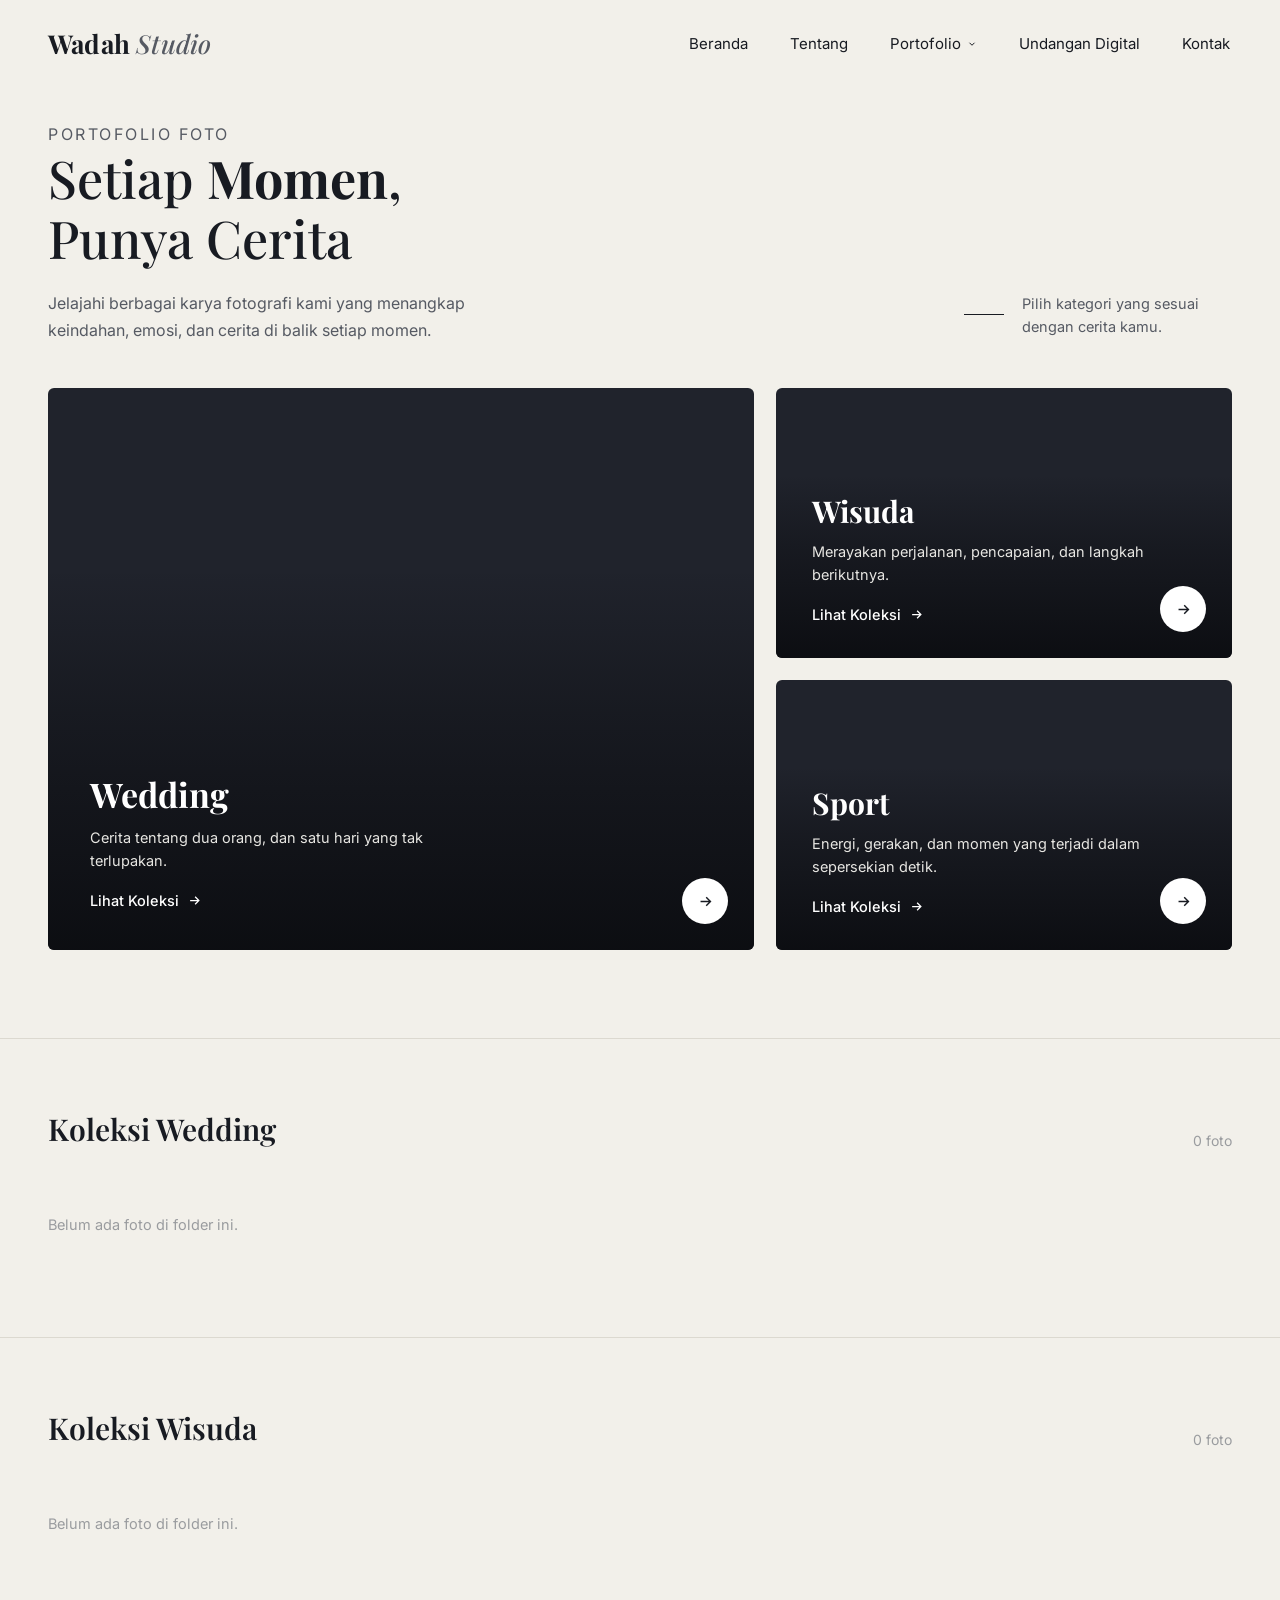
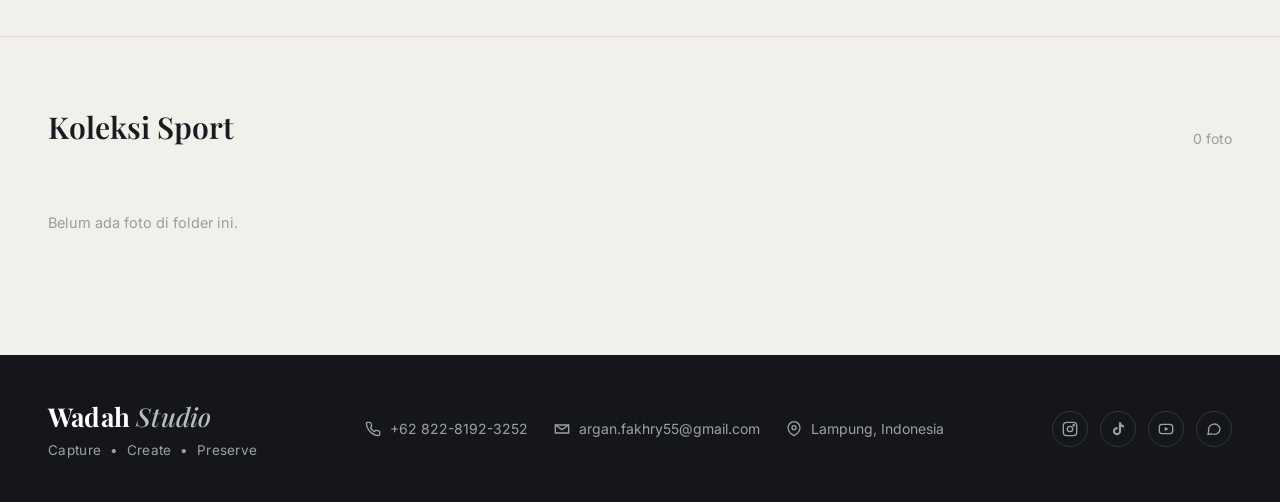
==== portofolio-foto.html @ 9bcf4b85 "Add files via upload" ====
<!DOCTYPE html>
<html lang="id">
<head>
<meta charset="UTF-8">
<meta name="viewport" content="width=device-width, initial-scale=1.0">
<title>Portofolio Foto — Wadah Studio</title>
<meta name="description" content="Portofolio foto Wadah Studio: wedding, wisuda, dan sport.">
<link rel="preconnect" href="https://fonts.googleapis.com">
<link rel="preconnect" href="https://fonts.gstatic.com" crossorigin>
<link href="https://fonts.googleapis.com/css2?family=Inter:wght@400;500;600&family=Playfair+Display:ital,wght@0,500;0,600;0,700;1,500&display=swap" rel="stylesheet">
<style>
  :root{
    --bg:#f2f0ea;
    --bg-card:#ffffff;
    --ink:#181b22;
    --ink-soft:#565a63;
    --muted:#9a9c9f;
    --hair:#dcd9d0;
    --white:#ffffff;
    --footer:#14161c;
    --footer-soft:#9ea0a8;
    --radius:6px;
  }
  *{box-sizing:border-box;}
  html{scroll-behavior:smooth;}
  body{
    margin:0;
    background:var(--bg);
    color:var(--ink);
    font-family:'Inter',sans-serif;
    -webkit-font-smoothing:antialiased;
  }
  img{max-width:100%;display:block;}
  a{color:inherit;text-decoration:none;}
  .wrap{max-width:1320px;margin:0 auto;padding:0 48px;}

  /* ---------- Header ---------- */
  header{
    padding:26px 0;
    background:var(--bg);
    position:relative;
    z-index:50;
  }
  header .wrap{display:flex;align-items:center;justify-content:space-between;}
  .logo{
    font-family:'Playfair Display',serif;
    font-size:26px;
    letter-spacing:.2px;
  }
  .logo b{font-weight:700;}
  .logo em{font-style:italic;font-weight:500;color:var(--ink-soft);}

  nav.main-nav ul{
    list-style:none;
    display:flex;
    gap:38px;
    margin:0;padding:0;
    align-items:center;
    font-size:15px;
  }
  nav.main-nav li{position:relative;}
  nav.main-nav > ul > li > a{
    display:flex;align-items:center;gap:6px;
    color:var(--ink);
    padding:6px 2px;
  }
  .chevron{width:10px;height:10px;transition:transform .18s ease;}
  .has-dropdown:hover .chevron{transform:rotate(180deg);}

  .dropdown{
    position:absolute;
    top:calc(100% + 14px);
    left:50%;
    transform:translateX(-50%);
    background:var(--white);
    box-shadow:0 18px 40px rgba(20,20,20,.12);
    border-radius:4px;
    padding:6px;
    min-width:140px;
    opacity:0;
    visibility:hidden;
    transform-origin:top center;
    transition:opacity .16s ease, visibility .16s ease, transform .16s ease;
  }
  .has-dropdown:hover .dropdown,
  .has-dropdown:focus-within .dropdown{
    opacity:1;visibility:visible;
    transform:translateX(-50%) translateY(0);
  }
  .dropdown a{
    display:block;
    padding:10px 16px;
    font-size:14.5px;
    border-radius:3px;
    color:var(--ink-soft);
    white-space:nowrap;
  }
  .dropdown a:hover{background:#f4f2ec;color:var(--ink);}
  .dropdown a.active{background:#f4f2ec;color:var(--ink);font-weight:500;}

  .nav-toggle{display:none;}

  /* ---------- Hero ---------- */
  .hero{padding:34px 0 8px;}
  .eyebrow{
    font-size:12.5px;
    letter-spacing:2.5px;
    color:var(--muted);
    text-transform:uppercase;
    margin:0 0 18px;
  }
  .hero-top{
    display:flex;
    justify-content:space-between;
    gap:60px;
    align-items:flex-end;
    margin-bottom:44px;
  }
  .hero-copy{max-width:560px;}
  h1.headline{
    font-family:'Playfair Display',serif;
    font-weight:500;
    font-size:52px;
    line-height:1.15;
    margin:0 0 22px;
    color:var(--ink);
  }
  h1.headline b{font-weight:700;}
  .hero-copy p{
    font-size:16px;
    line-height:1.7;
    color:var(--ink-soft);
    margin:0;
    max-width:460px;
  }
  .hero-note{
    display:flex;
    align-items:center;
    gap:18px;
    padding-bottom:6px;
    flex-shrink:0;
  }
  .hero-note .rule{width:40px;height:1px;background:var(--ink);}
  .hero-note p{
    margin:0;
    font-size:14.5px;
    line-height:1.6;
    color:var(--ink-soft);
    max-width:210px;
  }

  /* ---------- Category grid ---------- */
  .category-grid{
    display:grid;
    grid-template-columns:1.55fr 1fr;
    grid-template-rows:1fr 1fr;
    gap:22px;
    margin-bottom:80px;
  }
  .cat-card{
    position:relative;
    border-radius:var(--radius);
    overflow:hidden;
    background:#20232c center/cover no-repeat;
    color:var(--white);
    min-height:270px;
  }
  .cat-card.wedding{grid-row:1 / 3;}
  .cat-card::before{
    content:"";
    position:absolute;inset:0;
    background:linear-gradient(to top, rgba(8,9,12,.82) 0%, rgba(8,9,12,.35) 42%, rgba(8,9,12,0) 68%);
  }
  .cat-card .cat-body{
    position:absolute;left:0;right:0;bottom:0;
    padding:34px 36px;
    z-index:2;
  }
  .cat-card h2{
    font-family:'Playfair Display',serif;
    font-weight:700;
    font-size:30px;
    margin:0 0 10px;
  }
  .cat-card p{
    margin:0 0 18px;
    font-size:14.5px;
    line-height:1.55;
    color:#e7e6e2;
    max-width:340px;
  }
  .cat-card .see-more{
    display:inline-flex;
    align-items:center;
    gap:8px;
    font-size:14.5px;
    font-weight:500;
  }
  .cat-card .see-more svg{width:15px;height:15px;transition:transform .18s ease;}
  .cat-card:hover .see-more svg{transform:translateX(4px);}
  .cat-card .corner-arrow{
    position:absolute;
    right:26px;bottom:26px;
    width:46px;height:46px;
    border-radius:50%;
    background:var(--white);
    display:flex;align-items:center;justify-content:center;
    z-index:2;
    transition:transform .18s ease;
  }
  .cat-card .corner-arrow svg{width:17px;height:17px;color:var(--ink);}
  .cat-card:hover .corner-arrow{transform:scale(1.08);}
  .cat-card.wedding .cat-body{padding:40px 42px;}
  .cat-card.wedding h2{font-size:34px;}

  /* ---------- Gallery sections ---------- */
  .gallery-section{
    padding:70px 0;
    border-top:1px solid var(--hair);
    scroll-margin-top:30px;
  }
  .gallery-head{
    display:flex;
    justify-content:space-between;
    align-items:flex-end;
    gap:24px;
    margin-bottom:32px;
  }
  .gallery-head h3{
    font-family:'Playfair Display',serif;
    font-weight:600;
    font-size:30px;
    margin:0;
  }
  .gallery-head span.count{
    font-size:14px;
    color:var(--muted);
  }
  .gallery-grid{
    display:grid;
    grid-template-columns:repeat(4, 1fr);
    gap:16px;
  }
  .gallery-grid figure{
    margin:0;
    border-radius:var(--radius);
    overflow:hidden;
    background:#e5e2d9;
    aspect-ratio:4/5;
  }
  .gallery-grid figure img{
    width:100%;height:100%;
    object-fit:cover;
    transition:transform .35s ease;
  }
  .gallery-grid figure:hover img{transform:scale(1.05);}
  .gallery-empty{
    font-size:14.5px;
    color:var(--muted);
    padding:20px 0;
  }

  /* ---------- Footer ---------- */
  footer{
    background:var(--footer);
    color:var(--footer-soft);
    padding:44px 0;
    margin-top:20px;
  }
  footer .wrap{
    display:flex;
    align-items:center;
    justify-content:space-between;
    flex-wrap:wrap;
    gap:24px;
  }
  .foot-brand .logo{color:var(--white);}
  .foot-brand .logo em{color:#b9bbc2;}
  .foot-brand p{
    margin:8px 0 0;
    font-size:13.5px;
    letter-spacing:.3px;
    color:var(--footer-soft);
  }
  .foot-contact{
    display:flex;
    align-items:center;
    gap:26px;
    font-size:14px;
    flex-wrap:wrap;
  }
  .foot-contact div{display:flex;align-items:center;gap:9px;}
  .foot-contact svg{width:16px;height:16px;flex-shrink:0;}
  .foot-social{display:flex;gap:12px;}
  .foot-social a{
    width:36px;height:36px;
    border:1px solid #33353d;
    border-radius:50%;
    display:flex;align-items:center;justify-content:center;
    transition:background .15s ease, border-color .15s ease;
  }
  .foot-social a:hover{background:#20222a;border-color:#454750;}
  .foot-social svg{width:16px;height:16px;}

  /* ---------- Responsive ---------- */
  @media (max-width:980px){
    .wrap{padding:0 28px;}
    nav.main-nav ul{gap:22px;font-size:14px;}
    h1.headline{font-size:40px;}
    .hero-top{flex-direction:column;align-items:flex-start;gap:24px;}
    .category-grid{grid-template-columns:1fr;grid-template-rows:none;}
    .cat-card.wedding{grid-row:auto;min-height:340px;}
    .cat-card{min-height:220px;}
    .gallery-grid{grid-template-columns:repeat(2,1fr);}
    footer .wrap{flex-direction:column;align-items:flex-start;}
  }
  @media (max-width:640px){
    nav.main-nav{width:100%;}
    nav.main-nav ul{flex-wrap:wrap;gap:14px 20px;}
    .dropdown{position:static;transform:none;box-shadow:none;opacity:1;visibility:visible;display:none;padding-left:10px;}
    .has-dropdown:hover .dropdown{transform:none;}
    header .wrap{flex-wrap:wrap;}
    .eyebrow{margin-bottom:12px;}
    h1.headline{font-size:32px;}
  }
</style>
</head>
<body>

<header>
  <div class="wrap">
    <a class="logo" href="index.html"><b>Wadah</b> <em>Studio</em></a>
    <nav class="main-nav">
      <ul>
        <li><a href="index.html">Beranda</a></li>
        <li><a href="tentang.html">Tentang</a></li>
        <li class="has-dropdown" tabindex="0">
          <a href="#">Portofolio
            <svg class="chevron" viewBox="0 0 24 24" fill="none" stroke="currentColor" stroke-width="2.4"><path d="M6 9l6 6 6-6"/></svg>
          </a>
          <div class="dropdown">
            <a href="portofolio-foto.html" class="active">Foto</a>
            <a href="portofolio-video.html">Video</a>
          </div>
        </li>
        <li><a href="undangan.html">Undangan Digital</a></li>
        <li><a href="kontak.html">Kontak</a></li>
      </ul>
    </nav>
  </div>
</header>

<main>
  <section class="hero">
    <div class="wrap">
      <div class="hero-top">
        <div class="hero-copy">
          <p class="eyebrow">Portofolio Foto</p>
          <h1 class="headline">Setiap <b>Momen</b>,<br>Punya Cerita</h1>
          <p>Jelajahi berbagai karya fotografi kami yang menangkap keindahan, emosi, dan cerita di balik setiap momen.</p>
        </div>
        <div class="hero-note">
          <span class="rule"></span>
          <p>Pilih kategori yang sesuai dengan cerita kamu.</p>
        </div>
      </div>

      <div class="category-grid">
        <a class="cat-card wedding" style="background-image:url('assets/portofolio foto/wedding/wedding1.jpg')" href="#wedding-gallery">
          <div class="cat-body">
            <h2>Wedding</h2>
            <p>Cerita tentang dua orang, dan satu hari yang tak terlupakan.</p>
            <span class="see-more">Lihat Koleksi
              <svg viewBox="0 0 24 24" fill="none" stroke="currentColor" stroke-width="2"><path d="M5 12h14M13 6l6 6-6 6"/></svg>
            </span>
          </div>
          <span class="corner-arrow">
            <svg viewBox="0 0 24 24" fill="none" stroke="currentColor" stroke-width="2"><path d="M5 12h14M13 6l6 6-6 6"/></svg>
          </span>
        </a>

        <a class="cat-card" style="background-image:url('assets/portofolio foto/wisuda/wisuda1.jpg')" href="#wisuda-gallery">
          <div class="cat-body">
            <h2>Wisuda</h2>
            <p>Merayakan perjalanan, pencapaian, dan langkah berikutnya.</p>
            <span class="see-more">Lihat Koleksi
              <svg viewBox="0 0 24 24" fill="none" stroke="currentColor" stroke-width="2"><path d="M5 12h14M13 6l6 6-6 6"/></svg>
            </span>
          </div>
          <span class="corner-arrow">
            <svg viewBox="0 0 24 24" fill="none" stroke="currentColor" stroke-width="2"><path d="M5 12h14M13 6l6 6-6 6"/></svg>
          </span>
        </a>

        <a class="cat-card" style="background-image:url('assets/portofolio foto/sport/sport1.jpg')" href="#sport-gallery">
          <div class="cat-body">
            <h2>Sport</h2>
            <p>Energi, gerakan, dan momen yang terjadi dalam sepersekian detik.</p>
            <span class="see-more">Lihat Koleksi
              <svg viewBox="0 0 24 24" fill="none" stroke="currentColor" stroke-width="2"><path d="M5 12h14M13 6l6 6-6 6"/></svg>
            </span>
          </div>
          <span class="corner-arrow">
            <svg viewBox="0 0 24 24" fill="none" stroke="currentColor" stroke-width="2"><path d="M5 12h14M13 6l6 6-6 6"/></svg>
          </span>
        </a>
      </div>
    </div>
  </section>

  <section class="gallery-section" id="wedding-gallery">
    <div class="wrap">
      <div class="gallery-head">
        <h3>Koleksi Wedding</h3>
        <span class="count" data-count-for="wedding"></span>
      </div>
      <div class="gallery-grid" id="grid-wedding"></div>
    </div>
  </section>

  <section class="gallery-section" id="wisuda-gallery">
    <div class="wrap">
      <div class="gallery-head">
        <h3>Koleksi Wisuda</h3>
        <span class="count" data-count-for="wisuda"></span>
      </div>
      <div class="gallery-grid" id="grid-wisuda"></div>
    </div>
  </section>

  <section class="gallery-section" id="sport-gallery">
    <div class="wrap">
      <div class="gallery-head">
        <h3>Koleksi Sport</h3>
        <span class="count" data-count-for="sport"></span>
      </div>
      <div class="gallery-grid" id="grid-sport"></div>
    </div>
  </section>
</main>

<footer>
  <div class="wrap">
    <div class="foot-brand">
      <a class="logo" href="index.html"><b>Wadah</b> <em>Studio</em></a>
      <p>Capture &nbsp;•&nbsp; Create &nbsp;•&nbsp; Preserve</p>
    </div>
    <div class="foot-contact">
      <div>
        <svg viewBox="0 0 24 24" fill="none" stroke="currentColor" stroke-width="2"><path d="M22 16.92v3a2 2 0 0 1-2.18 2 19.79 19.79 0 0 1-8.63-3.07 19.5 19.5 0 0 1-6-6 19.79 19.79 0 0 1-3.07-8.67A2 2 0 0 1 4.11 2h3a2 2 0 0 1 2 1.72c.127.96.361 1.903.7 2.81a2 2 0 0 1-.45 2.11L8.09 9.91a16 16 0 0 0 6 6l1.27-1.27a2 2 0 0 1 2.11-.45c.907.339 1.85.573 2.81.7A2 2 0 0 1 22 16.92z"/></svg>
        <span>+62 822-8192-3252</span>
      </div>
      <div>
        <svg viewBox="0 0 24 24" fill="none" stroke="currentColor" stroke-width="2"><path d="M4 4h16v16H4z" opacity="0"/><path d="M22 6l-10 7L2 6"/><path d="M2 6h20v12H2z"/></svg>
        <span>argan.fakhry55@gmail.com</span>
      </div>
      <div>
        <svg viewBox="0 0 24 24" fill="none" stroke="currentColor" stroke-width="2"><path d="M21 10c0 7-9 12-9 12s-9-5-9-12a9 9 0 0 1 18 0z"/><circle cx="12" cy="10" r="3"/></svg>
        <span>Lampung, Indonesia</span>
      </div>
    </div>
    <div class="foot-social">
      <a href="https://instagram.com/argan.fakhry" aria-label="Instagram" target="_blank" rel="noopener">
        <svg viewBox="0 0 24 24" fill="none" stroke="currentColor" stroke-width="2"><rect x="2" y="2" width="20" height="20" rx="5"/><circle cx="12" cy="12" r="4"/><circle cx="17.5" cy="6.5" r="1"/></svg>
      </a>
      <a href="#" aria-label="TikTok">
        <svg viewBox="0 0 24 24" fill="currentColor"><path d="M16.6 2h-3.2v13.2a2.9 2.9 0 1 1-2.9-2.9c.3 0 .6 0 .9.1V9.2a6.1 6.1 0 1 0 5.2 6V8.3a7.8 7.8 0 0 0 4.4 1.4V6.5a4.7 4.7 0 0 1-4.4-4.5z"/></svg>
      </a>
      <a href="#" aria-label="YouTube">
        <svg viewBox="0 0 24 24" fill="none" stroke="currentColor" stroke-width="2"><rect x="2" y="5" width="20" height="14" rx="4"/><path d="M10 9l6 3-6 3z" fill="currentColor" stroke="none"/></svg>
      </a>
      <a href="https://wa.me/6282281923252" aria-label="WhatsApp" target="_blank" rel="noopener">
        <svg viewBox="0 0 24 24" fill="none" stroke="currentColor" stroke-width="2"><path d="M21 11.5a8.5 8.5 0 0 1-12.4 7.6L3 20l1-5.3A8.5 8.5 0 1 1 21 11.5z"/></svg>
      </a>
    </div>
  </div>
</footer>

<script>
  // Memuat foto tiap kategori secara otomatis dari folder assets,
  // mengikuti pola nama: kategori1.jpg, kategori2.jpg, dst.
  // Berhenti otomatis begitu nomor berikutnya tidak ditemukan.
  const categories = [
    { key: 'wedding', folder: 'wedding', prefix: 'wedding' },
    { key: 'wisuda',  folder: 'wisuda',  prefix: 'wisuda'  },
    { key: 'sport',   folder: 'sport',   prefix: 'sport'   },
  ];
  const MAX_PER_CATEGORY = 40;

  function loadCategory(cat){
    const grid = document.getElementById('grid-' + cat.key);
    const countEl = document.querySelector('[data-count-for="' + cat.key + '"]');
    let found = 0;
    let i = 1;

    function tryNext(){
      if (i > MAX_PER_CATEGORY) return finish();
      const src = 'assets/portofolio foto/' + cat.folder + '/' + cat.prefix + i + '.jpg';
      const img = new Image();
      img.onload = function(){
        const figure = document.createElement('figure');
        const realImg = document.createElement('img');
        realImg.src = src;
        realImg.alt = cat.prefix + ' ' + i;
        realImg.loading = 'lazy';
        figure.appendChild(realImg);
        grid.appendChild(figure);
        found++;
        i++;
        tryNext();
      };
      img.onerror = function(){
        finish();
      };
      img.src = src;
    }

    function finish(){
      if (found === 0){
        const empty = document.createElement('p');
        empty.className = 'gallery-empty';
        empty.textContent = 'Belum ada foto di folder ini.';
        grid.appendChild(empty);
      }
      if (countEl) countEl.textContent = found + ' foto';
    }

    tryNext();
  }

  categories.forEach(loadCategory);
</script>

</body>
</html>
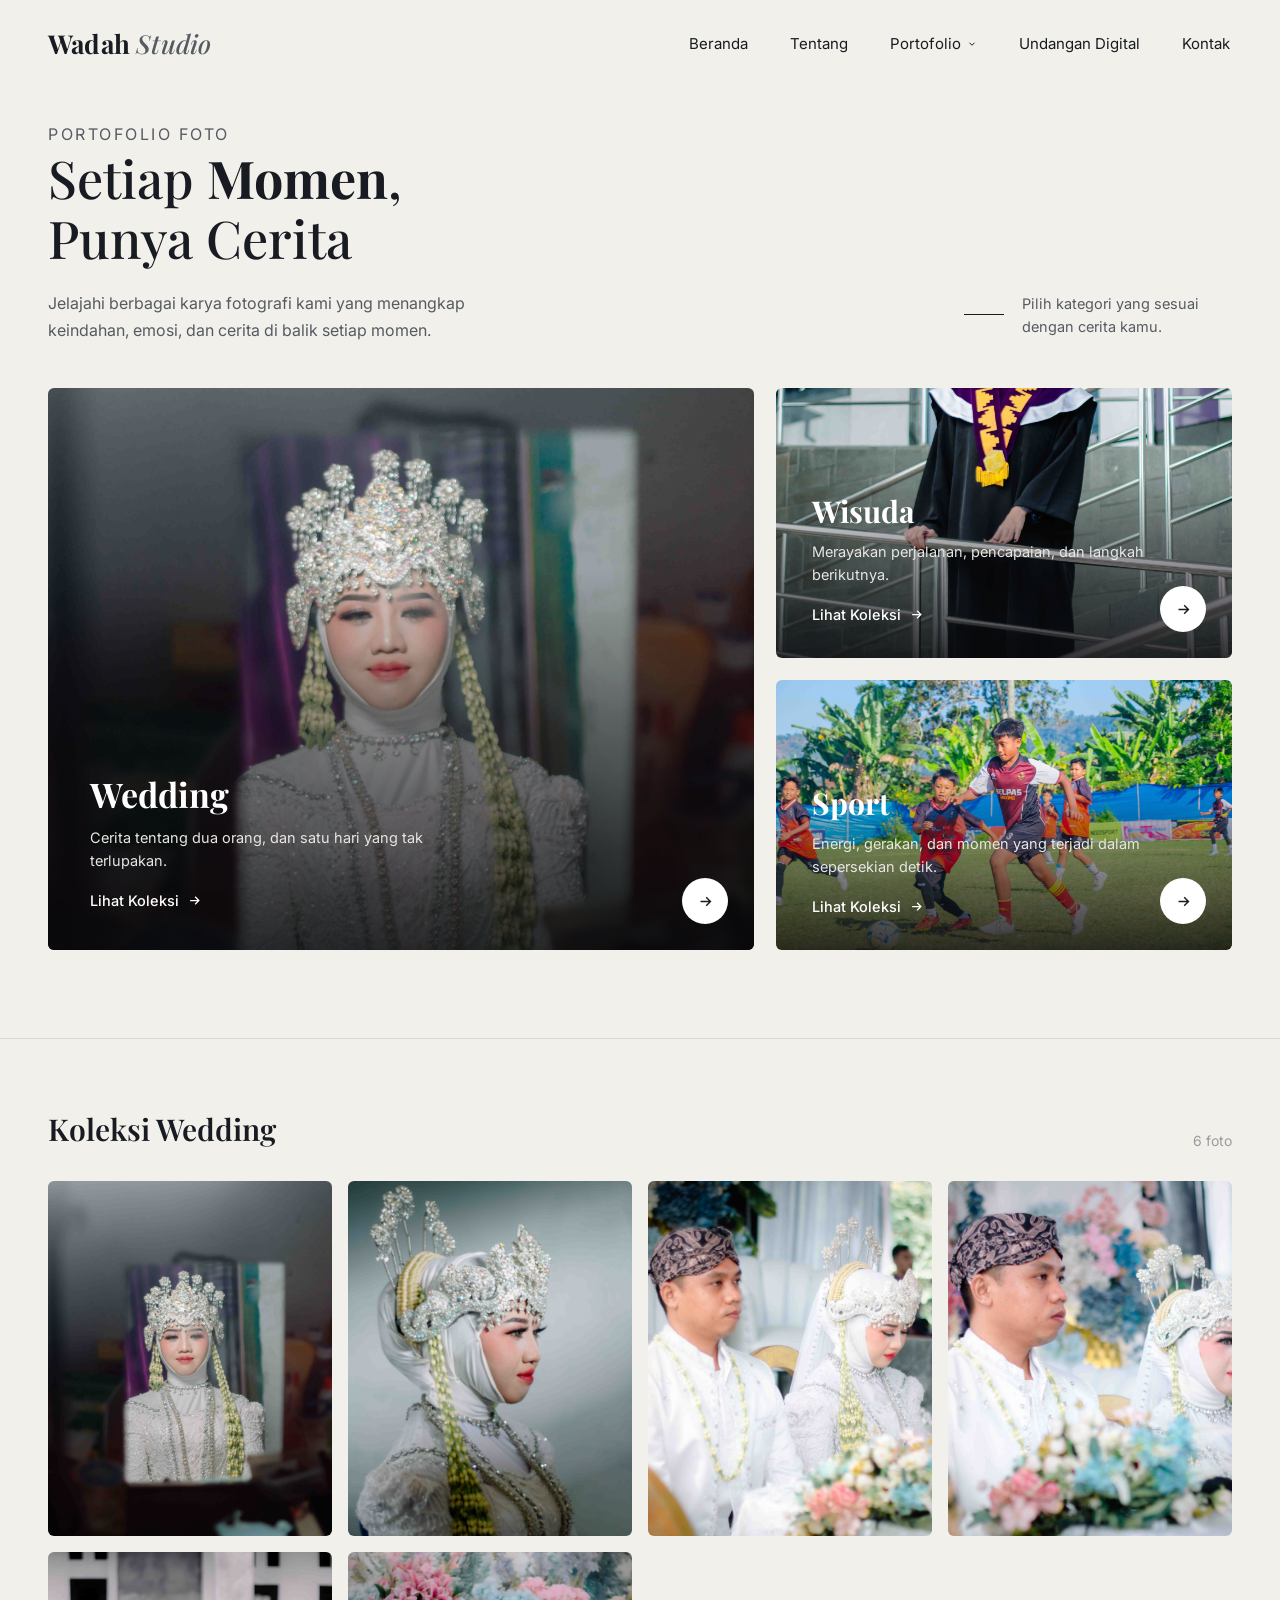
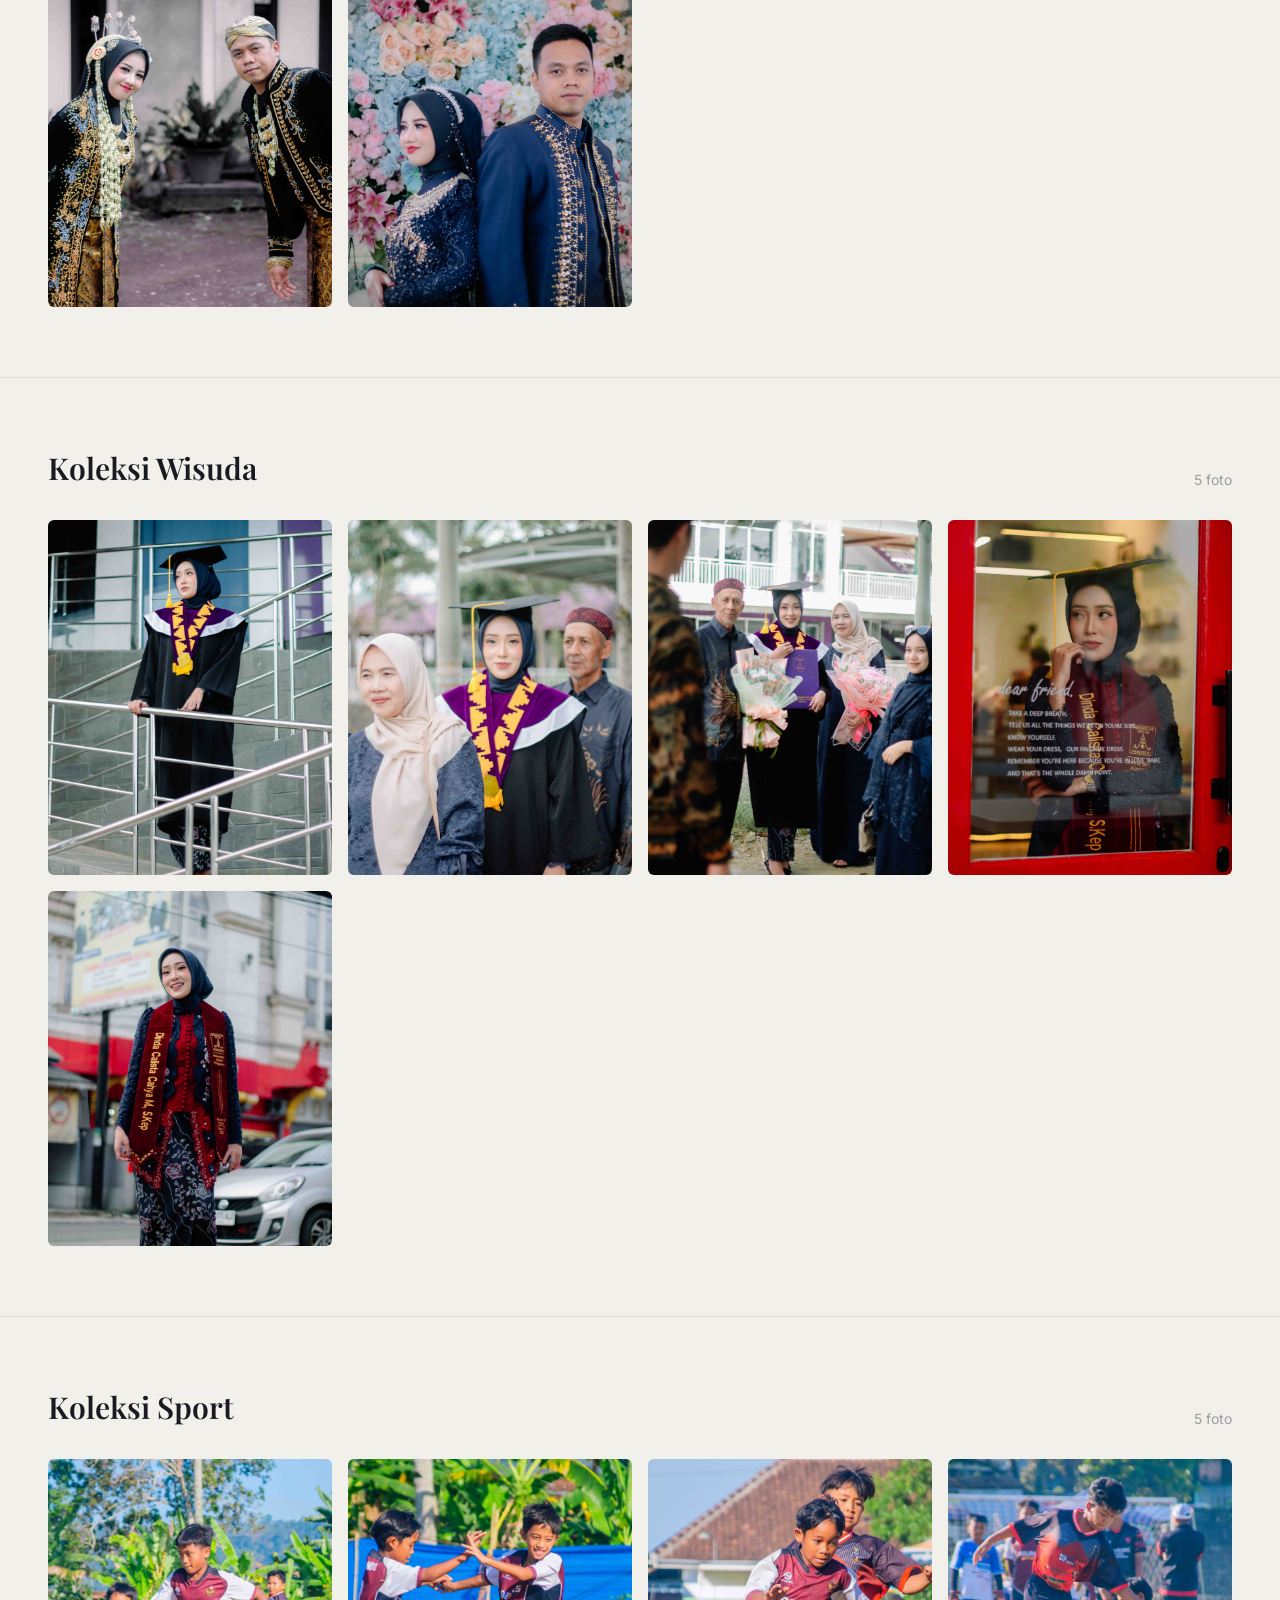
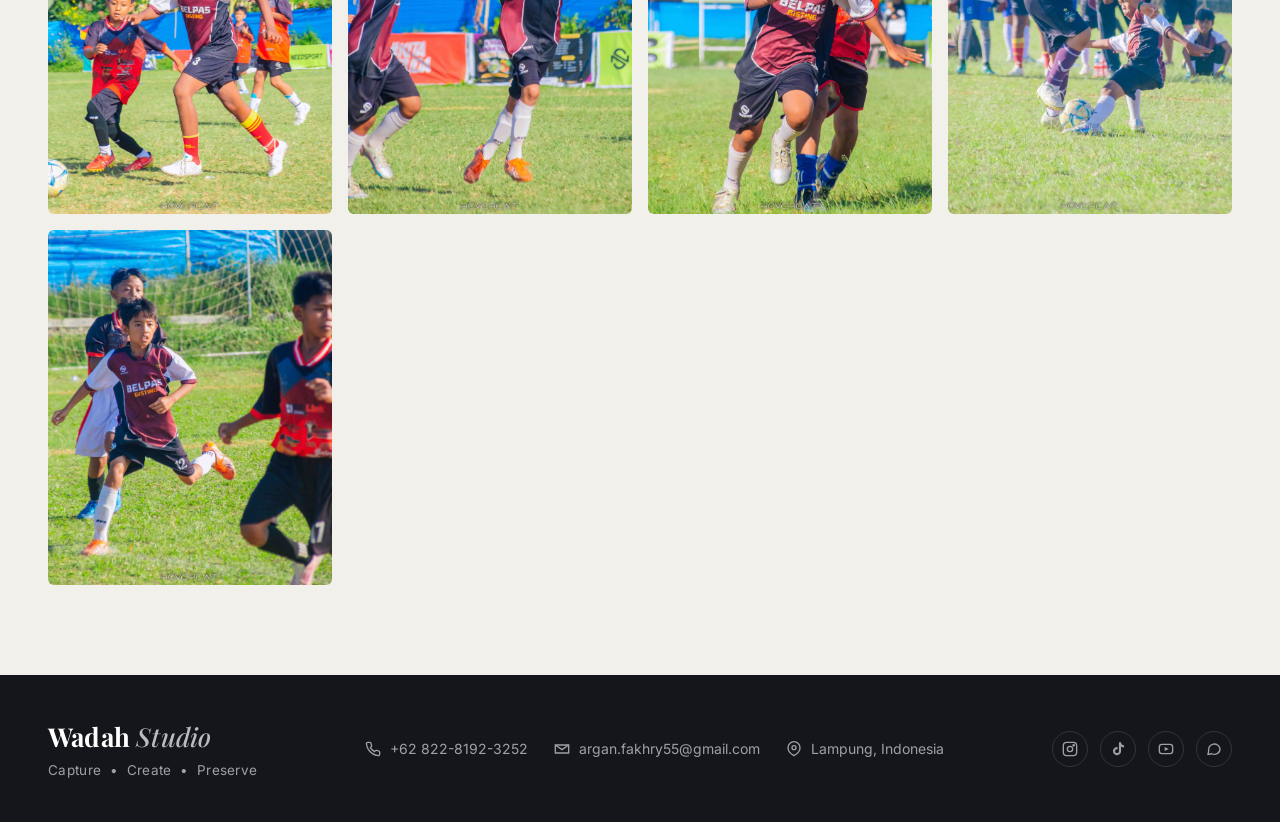
==== commit dd1765db: "Update portofolio-foto.html" ====
--- a/portofolio-foto.html
+++ b/portofolio-foto.html
@@ -1,4 +1,4 @@
-<!DOCTYPE html>
+  <!DOCTYPE html>
 <html lang="id">
 <head>
 <meta charset="UTF-8">
@@ -366,7 +366,7 @@
       </div>
 
       <div class="category-grid">
-        <a class="cat-card wedding" style="background-image:url('assets/portofolio foto/wedding/wedding1.jpg')" href="#wedding-gallery">
+        <a class="cat-card wedding" style="background-image:url('assets/Portofolio Foto/Wedding/wedding1.jpg')" href="#wedding-gallery">
           <div class="cat-body">
             <h2>Wedding</h2>
             <p>Cerita tentang dua orang, dan satu hari yang tak terlupakan.</p>
@@ -379,7 +379,7 @@
           </span>
         </a>
 
-        <a class="cat-card" style="background-image:url('assets/portofolio foto/wisuda/wisuda1.jpg')" href="#wisuda-gallery">
+        <a class="cat-card" style="background-image:url('assets/Portofolio Foto/Wisuda/wisuda1.jpg')" href="#wisuda-gallery">
           <div class="cat-body">
             <h2>Wisuda</h2>
             <p>Merayakan perjalanan, pencapaian, dan langkah berikutnya.</p>
@@ -392,7 +392,7 @@
           </span>
         </a>
 
-        <a class="cat-card" style="background-image:url('assets/portofolio foto/sport/sport1.jpg')" href="#sport-gallery">
+        <a class="cat-card" style="background-image:url('assets/Portofolio Foto/Sport/sport1.jpg')" href="#sport-gallery">
           <div class="cat-body">
             <h2>Sport</h2>
             <p>Energi, gerakan, dan momen yang terjadi dalam sepersekian detik.</p>
@@ -481,9 +481,9 @@
   // mengikuti pola nama: kategori1.jpg, kategori2.jpg, dst.
   // Berhenti otomatis begitu nomor berikutnya tidak ditemukan.
   const categories = [
-    { key: 'wedding', folder: 'wedding', prefix: 'wedding' },
-    { key: 'wisuda',  folder: 'wisuda',  prefix: 'wisuda'  },
-    { key: 'sport',   folder: 'sport',   prefix: 'sport'   },
+    { key: 'wedding', folder: 'Wedding', prefix: 'wedding' },
+    { key: 'wisuda',  folder: 'Wisuda',  prefix: 'wisuda'  },
+    { key: 'sport',   folder: 'Sport',   prefix: 'sport'   },
   ];
   const MAX_PER_CATEGORY = 40;
 
@@ -495,7 +495,7 @@
 
     function tryNext(){
       if (i > MAX_PER_CATEGORY) return finish();
-      const src = 'assets/portofolio foto/' + cat.folder + '/' + cat.prefix + i + '.jpg';
+      const src = 'assets/Portofolio Foto/' + cat.folder + '/' + cat.prefix + i + '.jpg';
       const img = new Image();
       img.onload = function(){
         const figure = document.createElement('figure');
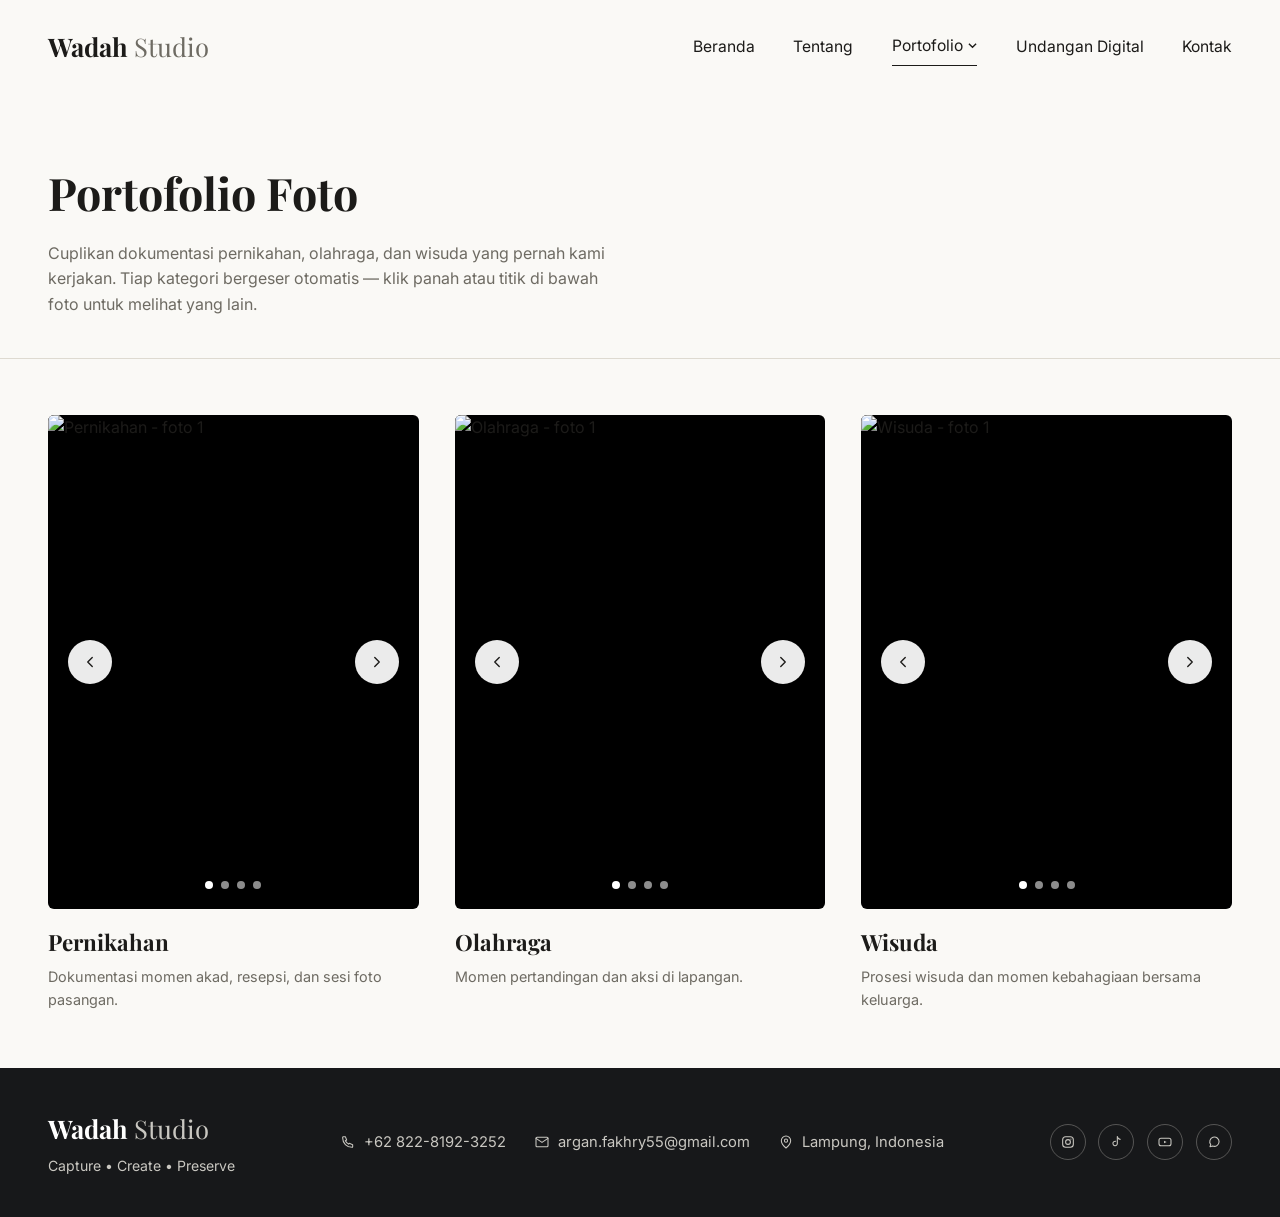
==== commit dd5dba52: "Add files via upload" ====
--- a/portofolio-foto.html
+++ b/portofolio-foto.html
@@ -1,535 +1,222 @@
-  <!DOCTYPE html>
+<!DOCTYPE html>
 <html lang="id">
 <head>
-<meta charset="UTF-8">
-<meta name="viewport" content="width=device-width, initial-scale=1.0">
-<title>Portofolio Foto — Wadah Studio</title>
-<meta name="description" content="Portofolio foto Wadah Studio: wedding, wisuda, dan sport.">
-<link rel="preconnect" href="https://fonts.googleapis.com">
-<link rel="preconnect" href="https://fonts.gstatic.com" crossorigin>
-<link href="https://fonts.googleapis.com/css2?family=Inter:wght@400;500;600&family=Playfair+Display:ital,wght@0,500;0,600;0,700;1,500&display=swap" rel="stylesheet">
-<style>
-  :root{
-    --bg:#f2f0ea;
-    --bg-card:#ffffff;
-    --ink:#181b22;
-    --ink-soft:#565a63;
-    --muted:#9a9c9f;
-    --hair:#dcd9d0;
-    --white:#ffffff;
-    --footer:#14161c;
-    --footer-soft:#9ea0a8;
-    --radius:6px;
-  }
-  *{box-sizing:border-box;}
-  html{scroll-behavior:smooth;}
-  body{
-    margin:0;
-    background:var(--bg);
-    color:var(--ink);
-    font-family:'Inter',sans-serif;
-    -webkit-font-smoothing:antialiased;
-  }
-  img{max-width:100%;display:block;}
-  a{color:inherit;text-decoration:none;}
-  .wrap{max-width:1320px;margin:0 auto;padding:0 48px;}
-
-  /* ---------- Header ---------- */
-  header{
-    padding:26px 0;
-    background:var(--bg);
-    position:relative;
-    z-index:50;
-  }
-  header .wrap{display:flex;align-items:center;justify-content:space-between;}
-  .logo{
-    font-family:'Playfair Display',serif;
-    font-size:26px;
-    letter-spacing:.2px;
-  }
-  .logo b{font-weight:700;}
-  .logo em{font-style:italic;font-weight:500;color:var(--ink-soft);}
-
-  nav.main-nav ul{
-    list-style:none;
-    display:flex;
-    gap:38px;
-    margin:0;padding:0;
-    align-items:center;
-    font-size:15px;
-  }
-  nav.main-nav li{position:relative;}
-  nav.main-nav > ul > li > a{
-    display:flex;align-items:center;gap:6px;
-    color:var(--ink);
-    padding:6px 2px;
-  }
-  .chevron{width:10px;height:10px;transition:transform .18s ease;}
-  .has-dropdown:hover .chevron{transform:rotate(180deg);}
-
-  .dropdown{
-    position:absolute;
-    top:calc(100% + 14px);
-    left:50%;
-    transform:translateX(-50%);
-    background:var(--white);
-    box-shadow:0 18px 40px rgba(20,20,20,.12);
-    border-radius:4px;
-    padding:6px;
-    min-width:140px;
-    opacity:0;
-    visibility:hidden;
-    transform-origin:top center;
-    transition:opacity .16s ease, visibility .16s ease, transform .16s ease;
-  }
-  .has-dropdown:hover .dropdown,
-  .has-dropdown:focus-within .dropdown{
-    opacity:1;visibility:visible;
-    transform:translateX(-50%) translateY(0);
-  }
-  .dropdown a{
-    display:block;
-    padding:10px 16px;
-    font-size:14.5px;
-    border-radius:3px;
-    color:var(--ink-soft);
-    white-space:nowrap;
-  }
-  .dropdown a:hover{background:#f4f2ec;color:var(--ink);}
-  .dropdown a.active{background:#f4f2ec;color:var(--ink);font-weight:500;}
-
-  .nav-toggle{display:none;}
-
-  /* ---------- Hero ---------- */
-  .hero{padding:34px 0 8px;}
-  .eyebrow{
-    font-size:12.5px;
-    letter-spacing:2.5px;
-    color:var(--muted);
-    text-transform:uppercase;
-    margin:0 0 18px;
-  }
-  .hero-top{
-    display:flex;
-    justify-content:space-between;
-    gap:60px;
-    align-items:flex-end;
-    margin-bottom:44px;
-  }
-  .hero-copy{max-width:560px;}
-  h1.headline{
-    font-family:'Playfair Display',serif;
-    font-weight:500;
-    font-size:52px;
-    line-height:1.15;
-    margin:0 0 22px;
-    color:var(--ink);
-  }
-  h1.headline b{font-weight:700;}
-  .hero-copy p{
-    font-size:16px;
-    line-height:1.7;
-    color:var(--ink-soft);
-    margin:0;
-    max-width:460px;
-  }
-  .hero-note{
-    display:flex;
-    align-items:center;
-    gap:18px;
-    padding-bottom:6px;
-    flex-shrink:0;
-  }
-  .hero-note .rule{width:40px;height:1px;background:var(--ink);}
-  .hero-note p{
-    margin:0;
-    font-size:14.5px;
-    line-height:1.6;
-    color:var(--ink-soft);
-    max-width:210px;
-  }
-
-  /* ---------- Category grid ---------- */
-  .category-grid{
-    display:grid;
-    grid-template-columns:1.55fr 1fr;
-    grid-template-rows:1fr 1fr;
-    gap:22px;
-    margin-bottom:80px;
-  }
-  .cat-card{
-    position:relative;
-    border-radius:var(--radius);
-    overflow:hidden;
-    background:#20232c center/cover no-repeat;
-    color:var(--white);
-    min-height:270px;
-  }
-  .cat-card.wedding{grid-row:1 / 3;}
-  .cat-card::before{
-    content:"";
-    position:absolute;inset:0;
-    background:linear-gradient(to top, rgba(8,9,12,.82) 0%, rgba(8,9,12,.35) 42%, rgba(8,9,12,0) 68%);
-  }
-  .cat-card .cat-body{
-    position:absolute;left:0;right:0;bottom:0;
-    padding:34px 36px;
-    z-index:2;
-  }
-  .cat-card h2{
-    font-family:'Playfair Display',serif;
-    font-weight:700;
-    font-size:30px;
-    margin:0 0 10px;
-  }
-  .cat-card p{
-    margin:0 0 18px;
-    font-size:14.5px;
-    line-height:1.55;
-    color:#e7e6e2;
-    max-width:340px;
-  }
-  .cat-card .see-more{
-    display:inline-flex;
-    align-items:center;
-    gap:8px;
-    font-size:14.5px;
-    font-weight:500;
-  }
-  .cat-card .see-more svg{width:15px;height:15px;transition:transform .18s ease;}
-  .cat-card:hover .see-more svg{transform:translateX(4px);}
-  .cat-card .corner-arrow{
-    position:absolute;
-    right:26px;bottom:26px;
-    width:46px;height:46px;
-    border-radius:50%;
-    background:var(--white);
-    display:flex;align-items:center;justify-content:center;
-    z-index:2;
-    transition:transform .18s ease;
-  }
-  .cat-card .corner-arrow svg{width:17px;height:17px;color:var(--ink);}
-  .cat-card:hover .corner-arrow{transform:scale(1.08);}
-  .cat-card.wedding .cat-body{padding:40px 42px;}
-  .cat-card.wedding h2{font-size:34px;}
-
-  /* ---------- Gallery sections ---------- */
-  .gallery-section{
-    padding:70px 0;
-    border-top:1px solid var(--hair);
-    scroll-margin-top:30px;
-  }
-  .gallery-head{
-    display:flex;
-    justify-content:space-between;
-    align-items:flex-end;
-    gap:24px;
-    margin-bottom:32px;
-  }
-  .gallery-head h3{
-    font-family:'Playfair Display',serif;
-    font-weight:600;
-    font-size:30px;
-    margin:0;
-  }
-  .gallery-head span.count{
-    font-size:14px;
-    color:var(--muted);
-  }
-  .gallery-grid{
-    display:grid;
-    grid-template-columns:repeat(4, 1fr);
-    gap:16px;
-  }
-  .gallery-grid figure{
-    margin:0;
-    border-radius:var(--radius);
-    overflow:hidden;
-    background:#e5e2d9;
-    aspect-ratio:4/5;
-  }
-  .gallery-grid figure img{
-    width:100%;height:100%;
-    object-fit:cover;
-    transition:transform .35s ease;
-  }
-  .gallery-grid figure:hover img{transform:scale(1.05);}
-  .gallery-empty{
-    font-size:14.5px;
-    color:var(--muted);
-    padding:20px 0;
-  }
-
-  /* ---------- Footer ---------- */
-  footer{
-    background:var(--footer);
-    color:var(--footer-soft);
-    padding:44px 0;
-    margin-top:20px;
-  }
-  footer .wrap{
-    display:flex;
-    align-items:center;
-    justify-content:space-between;
-    flex-wrap:wrap;
-    gap:24px;
-  }
-  .foot-brand .logo{color:var(--white);}
-  .foot-brand .logo em{color:#b9bbc2;}
-  .foot-brand p{
-    margin:8px 0 0;
-    font-size:13.5px;
-    letter-spacing:.3px;
-    color:var(--footer-soft);
-  }
-  .foot-contact{
-    display:flex;
-    align-items:center;
-    gap:26px;
-    font-size:14px;
-    flex-wrap:wrap;
-  }
-  .foot-contact div{display:flex;align-items:center;gap:9px;}
-  .foot-contact svg{width:16px;height:16px;flex-shrink:0;}
-  .foot-social{display:flex;gap:12px;}
-  .foot-social a{
-    width:36px;height:36px;
-    border:1px solid #33353d;
-    border-radius:50%;
-    display:flex;align-items:center;justify-content:center;
-    transition:background .15s ease, border-color .15s ease;
-  }
-  .foot-social a:hover{background:#20222a;border-color:#454750;}
-  .foot-social svg{width:16px;height:16px;}
-
-  /* ---------- Responsive ---------- */
-  @media (max-width:980px){
-    .wrap{padding:0 28px;}
-    nav.main-nav ul{gap:22px;font-size:14px;}
-    h1.headline{font-size:40px;}
-    .hero-top{flex-direction:column;align-items:flex-start;gap:24px;}
-    .category-grid{grid-template-columns:1fr;grid-template-rows:none;}
-    .cat-card.wedding{grid-row:auto;min-height:340px;}
-    .cat-card{min-height:220px;}
-    .gallery-grid{grid-template-columns:repeat(2,1fr);}
-    footer .wrap{flex-direction:column;align-items:flex-start;}
-  }
-  @media (max-width:640px){
-    nav.main-nav{width:100%;}
-    nav.main-nav ul{flex-wrap:wrap;gap:14px 20px;}
-    .dropdown{position:static;transform:none;box-shadow:none;opacity:1;visibility:visible;display:none;padding-left:10px;}
-    .has-dropdown:hover .dropdown{transform:none;}
-    header .wrap{flex-wrap:wrap;}
-    .eyebrow{margin-bottom:12px;}
-    h1.headline{font-size:32px;}
-  }
-</style>
+  <meta charset="UTF-8" />
+  <meta name="viewport" content="width=device-width, initial-scale=1.0" />
+  <title>Portofolio Foto — Wadah Studio</title>
+  <meta name="description" content="Portofolio dokumentasi foto Wadah Studio: pernikahan, olahraga, dan wisuda." />
+  <link rel="preconnect" href="https://fonts.googleapis.com">
+  <link rel="preconnect" href="https://fonts.gstatic.com" crossorigin>
+  <link href="https://fonts.googleapis.com/css2?family=Inter:wght@400;500;600&family=Playfair+Display:wght@400;700&display=swap" rel="stylesheet">
+  <link rel="stylesheet" href="css/style.css" />
 </head>
 <body>
 
-<header>
-  <div class="wrap">
-    <a class="logo" href="index.html"><b>Wadah</b> <em>Studio</em></a>
-    <nav class="main-nav">
-      <ul>
-        <li><a href="index.html">Beranda</a></li>
-        <li><a href="tentang.html">Tentang</a></li>
-        <li class="has-dropdown" tabindex="0">
-          <a href="#">Portofolio
-            <svg class="chevron" viewBox="0 0 24 24" fill="none" stroke="currentColor" stroke-width="2.4"><path d="M6 9l6 6 6-6"/></svg>
-          </a>
-          <div class="dropdown">
-            <a href="portofolio-foto.html" class="active">Foto</a>
-            <a href="portofolio-video.html">Video</a>
+  <!-- ============ HEADER / NAV ============ -->
+  <header class="site-header">
+    <div class="wrap">
+      <a href="index.html" class="brand"><strong>Wadah</strong> <em>Studio</em></a>
+
+      <button class="nav-toggle" aria-label="Buka menu" aria-expanded="false">
+        <svg viewBox="0 0 24 24" fill="none" stroke="currentColor" stroke-width="1.8" stroke-linecap="round">
+          <line x1="3" y1="6" x2="21" y2="6" />
+          <line x1="3" y1="12" x2="21" y2="12" />
+          <line x1="3" y1="18" x2="21" y2="18" />
+        </svg>
+      </button>
+
+      <nav>
+        <ul class="nav-links">
+          <li><a href="index.html">Beranda</a></li>
+          <li><a href="tentang.html">Tentang</a></li>
+          <li class="has-dropdown active">
+            <a href="#">
+              Portofolio
+              <svg class="caret" viewBox="0 0 10 6" fill="none" stroke="currentColor" stroke-width="1.5">
+                <path d="M1 1l4 4 4-4" />
+              </svg>
+            </a>
+            <ul class="dropdown">
+              <li><a href="portofolio-foto.html">Foto</a></li>
+              <li><a href="portofolio-video.html">Video</a></li>
+            </ul>
+          </li>
+          <li><a href="undangan.html">Undangan Digital</a></li>
+          <li><a href="kontak.html">Kontak</a></li>
+        </ul>
+      </nav>
+    </div>
+  </header>
+
+  <!-- ============ PAGE HEADER ============ -->
+  <section class="page-header">
+    <div class="wrap">
+      <h1>Portofolio Foto</h1>
+      <p>
+        Cuplikan dokumentasi pernikahan, olahraga, dan wisuda yang pernah kami
+        kerjakan. Tiap kategori bergeser otomatis — klik panah atau titik di
+        bawah foto untuk melihat yang lain.
+      </p>
+    </div>
+  </section>
+
+  <!-- ============ GRID KATEGORI (tiap box = 1 carousel) ============ -->
+  <section class="foto-section">
+    <div class="wrap foto-grid">
+
+      <!-- Kategori: Pernikahan (folder: wedding) -->
+      <div class="foto-card">
+        <div class="carousel">
+          <img src="assets/portofolio-foto/wedding/wedding1.jpg" alt="Pernikahan - foto 1" class="active" />
+          <img src="assets/portofolio-foto/wedding/wedding2.jpg" alt="Pernikahan - foto 2" />
+          <img src="assets/portofolio-foto/wedding/wedding3.jpg" alt="Pernikahan - foto 3" />
+          <img src="assets/portofolio-foto/wedding/wedding4.jpg" alt="Pernikahan - foto 4" />
+
+          <button class="carousel-arrow prev" aria-label="Foto sebelumnya">
+            <svg viewBox="0 0 24 24" fill="none" stroke="currentColor" stroke-width="1.8" stroke-linecap="round" stroke-linejoin="round">
+              <path d="M15 6l-6 6 6 6" />
+            </svg>
+          </button>
+          <button class="carousel-arrow next" aria-label="Foto berikutnya">
+            <svg viewBox="0 0 24 24" fill="none" stroke="currentColor" stroke-width="1.8" stroke-linecap="round" stroke-linejoin="round">
+              <path d="M9 6l6 6-6 6" />
+            </svg>
+          </button>
+
+          <div class="carousel-dots">
+            <button class="active" aria-label="Ke foto 1"></button>
+            <button aria-label="Ke foto 2"></button>
+            <button aria-label="Ke foto 3"></button>
+            <button aria-label="Ke foto 4"></button>
           </div>
-        </li>
-        <li><a href="undangan.html">Undangan Digital</a></li>
-        <li><a href="kontak.html">Kontak</a></li>
-      </ul>
-    </nav>
-  </div>
-</header>
-
-<main>
-  <section class="hero">
+        </div>
+        <h2>Pernikahan</h2>
+        <p>Dokumentasi momen akad, resepsi, dan sesi foto pasangan.</p>
+      </div>
+
+      <!-- Kategori: Olahraga (folder: sport) -->
+      <div class="foto-card">
+        <div class="carousel">
+          <img src="assets/portofolio-foto/sport/sport1.jpg" alt="Olahraga - foto 1" class="active" />
+          <img src="assets/portofolio-foto/sport/sport2.jpg" alt="Olahraga - foto 2" />
+          <img src="assets/portofolio-foto/sport/sport3.jpg" alt="Olahraga - foto 3" />
+          <img src="assets/portofolio-foto/sport/sport4.jpg" alt="Olahraga - foto 4" />
+
+          <button class="carousel-arrow prev" aria-label="Foto sebelumnya">
+            <svg viewBox="0 0 24 24" fill="none" stroke="currentColor" stroke-width="1.8" stroke-linecap="round" stroke-linejoin="round">
+              <path d="M15 6l-6 6 6 6" />
+            </svg>
+          </button>
+          <button class="carousel-arrow next" aria-label="Foto berikutnya">
+            <svg viewBox="0 0 24 24" fill="none" stroke="currentColor" stroke-width="1.8" stroke-linecap="round" stroke-linejoin="round">
+              <path d="M9 6l6 6-6 6" />
+            </svg>
+          </button>
+
+          <div class="carousel-dots">
+            <button class="active" aria-label="Ke foto 1"></button>
+            <button aria-label="Ke foto 2"></button>
+            <button aria-label="Ke foto 3"></button>
+            <button aria-label="Ke foto 4"></button>
+          </div>
+        </div>
+        <h2>Olahraga</h2>
+        <p>Momen pertandingan dan aksi di lapangan.</p>
+      </div>
+
+      <!-- Kategori: Wisuda (folder: wisuda) -->
+      <div class="foto-card">
+        <div class="carousel">
+          <img src="assets/portofolio-foto/wisuda/wisuda1.jpg" alt="Wisuda - foto 1" class="active" />
+          <img src="assets/portofolio-foto/wisuda/wisuda2.jpg" alt="Wisuda - foto 2" />
+          <img src="assets/portofolio-foto/wisuda/wisuda3.jpg" alt="Wisuda - foto 3" />
+          <img src="assets/portofolio-foto/wisuda/wisuda4.jpg" alt="Wisuda - foto 4" />
+
+          <button class="carousel-arrow prev" aria-label="Foto sebelumnya">
+            <svg viewBox="0 0 24 24" fill="none" stroke="currentColor" stroke-width="1.8" stroke-linecap="round" stroke-linejoin="round">
+              <path d="M15 6l-6 6 6 6" />
+            </svg>
+          </button>
+          <button class="carousel-arrow next" aria-label="Foto berikutnya">
+            <svg viewBox="0 0 24 24" fill="none" stroke="currentColor" stroke-width="1.8" stroke-linecap="round" stroke-linejoin="round">
+              <path d="M9 6l6 6-6 6" />
+            </svg>
+          </button>
+
+          <div class="carousel-dots">
+            <button class="active" aria-label="Ke foto 1"></button>
+            <button aria-label="Ke foto 2"></button>
+            <button aria-label="Ke foto 3"></button>
+            <button aria-label="Ke foto 4"></button>
+          </div>
+        </div>
+        <h2>Wisuda</h2>
+        <p>Prosesi wisuda dan momen kebahagiaan bersama keluarga.</p>
+      </div>
+
+    </div>
+  </section>
+
+  <!-- ============ FOOTER ============ -->
+  <footer class="site-footer">
     <div class="wrap">
-      <div class="hero-top">
-        <div class="hero-copy">
-          <p class="eyebrow">Portofolio Foto</p>
-          <h1 class="headline">Setiap <b>Momen</b>,<br>Punya Cerita</h1>
-          <p>Jelajahi berbagai karya fotografi kami yang menangkap keindahan, emosi, dan cerita di balik setiap momen.</p>
-        </div>
-        <div class="hero-note">
-          <span class="rule"></span>
-          <p>Pilih kategori yang sesuai dengan cerita kamu.</p>
-        </div>
-      </div>
-
-      <div class="category-grid">
-        <a class="cat-card wedding" style="background-image:url('assets/Portofolio Foto/Wedding/wedding1.jpg')" href="#wedding-gallery">
-          <div class="cat-body">
-            <h2>Wedding</h2>
-            <p>Cerita tentang dua orang, dan satu hari yang tak terlupakan.</p>
-            <span class="see-more">Lihat Koleksi
-              <svg viewBox="0 0 24 24" fill="none" stroke="currentColor" stroke-width="2"><path d="M5 12h14M13 6l6 6-6 6"/></svg>
-            </span>
-          </div>
-          <span class="corner-arrow">
-            <svg viewBox="0 0 24 24" fill="none" stroke="currentColor" stroke-width="2"><path d="M5 12h14M13 6l6 6-6 6"/></svg>
-          </span>
-        </a>
-
-        <a class="cat-card" style="background-image:url('assets/Portofolio Foto/Wisuda/wisuda1.jpg')" href="#wisuda-gallery">
-          <div class="cat-body">
-            <h2>Wisuda</h2>
-            <p>Merayakan perjalanan, pencapaian, dan langkah berikutnya.</p>
-            <span class="see-more">Lihat Koleksi
-              <svg viewBox="0 0 24 24" fill="none" stroke="currentColor" stroke-width="2"><path d="M5 12h14M13 6l6 6-6 6"/></svg>
-            </span>
-          </div>
-          <span class="corner-arrow">
-            <svg viewBox="0 0 24 24" fill="none" stroke="currentColor" stroke-width="2"><path d="M5 12h14M13 6l6 6-6 6"/></svg>
-          </span>
-        </a>
-
-        <a class="cat-card" style="background-image:url('assets/Portofolio Foto/Sport/sport1.jpg')" href="#sport-gallery">
-          <div class="cat-body">
-            <h2>Sport</h2>
-            <p>Energi, gerakan, dan momen yang terjadi dalam sepersekian detik.</p>
-            <span class="see-more">Lihat Koleksi
-              <svg viewBox="0 0 24 24" fill="none" stroke="currentColor" stroke-width="2"><path d="M5 12h14M13 6l6 6-6 6"/></svg>
-            </span>
-          </div>
-          <span class="corner-arrow">
-            <svg viewBox="0 0 24 24" fill="none" stroke="currentColor" stroke-width="2"><path d="M5 12h14M13 6l6 6-6 6"/></svg>
-          </span>
-        </a>
-      </div>
-    </div>
-  </section>
-
-  <section class="gallery-section" id="wedding-gallery">
-    <div class="wrap">
-      <div class="gallery-head">
-        <h3>Koleksi Wedding</h3>
-        <span class="count" data-count-for="wedding"></span>
-      </div>
-      <div class="gallery-grid" id="grid-wedding"></div>
-    </div>
-  </section>
-
-  <section class="gallery-section" id="wisuda-gallery">
-    <div class="wrap">
-      <div class="gallery-head">
-        <h3>Koleksi Wisuda</h3>
-        <span class="count" data-count-for="wisuda"></span>
-      </div>
-      <div class="gallery-grid" id="grid-wisuda"></div>
-    </div>
-  </section>
-
-  <section class="gallery-section" id="sport-gallery">
-    <div class="wrap">
-      <div class="gallery-head">
-        <h3>Koleksi Sport</h3>
-        <span class="count" data-count-for="sport"></span>
-      </div>
-      <div class="gallery-grid" id="grid-sport"></div>
-    </div>
-  </section>
-</main>
-
-<footer>
-  <div class="wrap">
-    <div class="foot-brand">
-      <a class="logo" href="index.html"><b>Wadah</b> <em>Studio</em></a>
-      <p>Capture &nbsp;•&nbsp; Create &nbsp;•&nbsp; Preserve</p>
-    </div>
-    <div class="foot-contact">
-      <div>
-        <svg viewBox="0 0 24 24" fill="none" stroke="currentColor" stroke-width="2"><path d="M22 16.92v3a2 2 0 0 1-2.18 2 19.79 19.79 0 0 1-8.63-3.07 19.5 19.5 0 0 1-6-6 19.79 19.79 0 0 1-3.07-8.67A2 2 0 0 1 4.11 2h3a2 2 0 0 1 2 1.72c.127.96.361 1.903.7 2.81a2 2 0 0 1-.45 2.11L8.09 9.91a16 16 0 0 0 6 6l1.27-1.27a2 2 0 0 1 2.11-.45c.907.339 1.85.573 2.81.7A2 2 0 0 1 22 16.92z"/></svg>
-        <span>+62 822-8192-3252</span>
-      </div>
-      <div>
-        <svg viewBox="0 0 24 24" fill="none" stroke="currentColor" stroke-width="2"><path d="M4 4h16v16H4z" opacity="0"/><path d="M22 6l-10 7L2 6"/><path d="M2 6h20v12H2z"/></svg>
-        <span>argan.fakhry55@gmail.com</span>
-      </div>
-      <div>
-        <svg viewBox="0 0 24 24" fill="none" stroke="currentColor" stroke-width="2"><path d="M21 10c0 7-9 12-9 12s-9-5-9-12a9 9 0 0 1 18 0z"/><circle cx="12" cy="10" r="3"/></svg>
-        <span>Lampung, Indonesia</span>
-      </div>
-    </div>
-    <div class="foot-social">
-      <a href="https://instagram.com/argan.fakhry" aria-label="Instagram" target="_blank" rel="noopener">
-        <svg viewBox="0 0 24 24" fill="none" stroke="currentColor" stroke-width="2"><rect x="2" y="2" width="20" height="20" rx="5"/><circle cx="12" cy="12" r="4"/><circle cx="17.5" cy="6.5" r="1"/></svg>
-      </a>
-      <a href="#" aria-label="TikTok">
-        <svg viewBox="0 0 24 24" fill="currentColor"><path d="M16.6 2h-3.2v13.2a2.9 2.9 0 1 1-2.9-2.9c.3 0 .6 0 .9.1V9.2a6.1 6.1 0 1 0 5.2 6V8.3a7.8 7.8 0 0 0 4.4 1.4V6.5a4.7 4.7 0 0 1-4.4-4.5z"/></svg>
-      </a>
-      <a href="#" aria-label="YouTube">
-        <svg viewBox="0 0 24 24" fill="none" stroke="currentColor" stroke-width="2"><rect x="2" y="5" width="20" height="14" rx="4"/><path d="M10 9l6 3-6 3z" fill="currentColor" stroke="none"/></svg>
-      </a>
-      <a href="https://wa.me/6282281923252" aria-label="WhatsApp" target="_blank" rel="noopener">
-        <svg viewBox="0 0 24 24" fill="none" stroke="currentColor" stroke-width="2"><path d="M21 11.5a8.5 8.5 0 0 1-12.4 7.6L3 20l1-5.3A8.5 8.5 0 1 1 21 11.5z"/></svg>
-      </a>
-    </div>
-  </div>
-</footer>
-
-<script>
-  // Memuat foto tiap kategori secara otomatis dari folder assets,
-  // mengikuti pola nama: kategori1.jpg, kategori2.jpg, dst.
-  // Berhenti otomatis begitu nomor berikutnya tidak ditemukan.
-  const categories = [
-    { key: 'wedding', folder: 'Wedding', prefix: 'wedding' },
-    { key: 'wisuda',  folder: 'Wisuda',  prefix: 'wisuda'  },
-    { key: 'sport',   folder: 'Sport',   prefix: 'sport'   },
-  ];
-  const MAX_PER_CATEGORY = 40;
-
-  function loadCategory(cat){
-    const grid = document.getElementById('grid-' + cat.key);
-    const countEl = document.querySelector('[data-count-for="' + cat.key + '"]');
-    let found = 0;
-    let i = 1;
-
-    function tryNext(){
-      if (i > MAX_PER_CATEGORY) return finish();
-      const src = 'assets/Portofolio Foto/' + cat.folder + '/' + cat.prefix + i + '.jpg';
-      const img = new Image();
-      img.onload = function(){
-        const figure = document.createElement('figure');
-        const realImg = document.createElement('img');
-        realImg.src = src;
-        realImg.alt = cat.prefix + ' ' + i;
-        realImg.loading = 'lazy';
-        figure.appendChild(realImg);
-        grid.appendChild(figure);
-        found++;
-        i++;
-        tryNext();
-      };
-      img.onerror = function(){
-        finish();
-      };
-      img.src = src;
-    }
-
-    function finish(){
-      if (found === 0){
-        const empty = document.createElement('p');
-        empty.className = 'gallery-empty';
-        empty.textContent = 'Belum ada foto di folder ini.';
-        grid.appendChild(empty);
-      }
-      if (countEl) countEl.textContent = found + ' foto';
-    }
-
-    tryNext();
-  }
-
-  categories.forEach(loadCategory);
-</script>
-
+      <div class="footer-brand">
+        <a href="index.html" class="brand"><strong>Wadah</strong> <em>Studio</em></a>
+        <p class="footer-tagline">Capture &bull; Create &bull; Preserve</p>
+      </div>
+
+      <div class="footer-contact">
+        <a href="tel:+6282281923252">
+          <svg viewBox="0 0 24 24" fill="none" stroke="currentColor" stroke-width="1.6" stroke-linecap="round" stroke-linejoin="round">
+            <path d="M4 5c0-.6.4-1 1-1h3l2 5-2 1.2a11 11 0 0 0 5 5L14 14l5 2v3c0 .6-.4 1-1 1C10.1 20 4 13.9 4 6V5z" />
+          </svg>
+          +62 822-8192-3252
+        </a>
+        <a href="mailto:argan.fakhry55@gmail.com">
+          <svg viewBox="0 0 24 24" fill="none" stroke="currentColor" stroke-width="1.6" stroke-linecap="round" stroke-linejoin="round">
+            <rect x="3" y="5" width="18" height="14" rx="1.5" />
+            <path d="M3 6.5l9 6 9-6" />
+          </svg>
+          argan.fakhry55@gmail.com
+        </a>
+        <a href="#">
+          <svg viewBox="0 0 24 24" fill="none" stroke="currentColor" stroke-width="1.6" stroke-linecap="round" stroke-linejoin="round">
+            <path d="M12 21s-7-6.1-7-11a7 7 0 0 1 14 0c0 4.9-7 11-7 11z" />
+            <circle cx="12" cy="10" r="2.4" />
+          </svg>
+          Lampung, Indonesia
+        </a>
+      </div>
+
+      <div class="footer-social">
+        <a href="https://instagram.com/argan.fakhry" aria-label="Instagram Wadah Studio">
+          <svg viewBox="0 0 24 24" fill="none" stroke="currentColor" stroke-width="1.6">
+            <rect x="4" y="4" width="16" height="16" rx="4.5" />
+            <circle cx="12" cy="12" r="3.6" />
+            <circle cx="16.4" cy="7.6" r="0.9" fill="currentColor" stroke="none" />
+          </svg>
+        </a>
+        <a href="#" aria-label="TikTok Wadah Studio">
+          <svg viewBox="0 0 24 24" fill="none" stroke="currentColor" stroke-width="1.6" stroke-linecap="round" stroke-linejoin="round">
+            <path d="M14 4v10.2a3.3 3.3 0 1 1-2.6-3.23" />
+            <path d="M14 4c.4 2.2 2 3.8 4.2 4.1" />
+          </svg>
+        </a>
+        <a href="#" aria-label="YouTube Wadah Studio">
+          <svg viewBox="0 0 24 24" fill="none" stroke="currentColor" stroke-width="1.6" stroke-linejoin="round">
+            <rect x="3" y="6.5" width="18" height="11" rx="3" />
+            <path d="M10.5 10l4 2-4 2z" fill="currentColor" stroke="none" />
+          </svg>
+        </a>
+        <a href="https://wa.me/6282281923252" aria-label="WhatsApp Wadah Studio">
+          <svg viewBox="0 0 24 24" fill="none" stroke="currentColor" stroke-width="1.6" stroke-linecap="round" stroke-linejoin="round">
+            <path d="M6 19l1.1-3.2A7 7 0 1 1 10 18l-4 1z" />
+          </svg>
+        </a>
+      </div>
+    </div>
+  </footer>
+
+  <script src="js/main.js"></script>
 </body>
 </html>
--- a/css/style.css
+++ b/css/style.css
@@ -0,0 +1,917 @@
+/* ================================
+   Wadah Studio — Beranda (index)
+================================= */
+
+:root {
+  --color-bg: #FAF9F6;
+  --color-hero-bg: #E9E6DF;
+  --color-text: #1C1B19;
+  --color-text-soft: #6E6B63;
+  --color-text-faint: #8B887F;
+  --color-line: #DEDAD1;
+  --color-dark: #17181A;
+  --color-dark-text: #C9C7C1;
+  --color-white: #FFFFFF;
+
+  --font-display: "Playfair Display", Georgia, serif;
+  --font-body: "Inter", -apple-system, BlinkMacSystemFont, sans-serif;
+
+  --content-width: 1320px;
+}
+
+* {
+  box-sizing: border-box;
+  margin: 0;
+  padding: 0;
+}
+
+html {
+  scroll-behavior: smooth;
+}
+
+@media (prefers-reduced-motion: reduce) {
+  html {
+    scroll-behavior: auto;
+  }
+  * {
+    animation-duration: 0.01ms !important;
+    transition-duration: 0.01ms !important;
+  }
+}
+
+body {
+  font-family: var(--font-body);
+  background: var(--color-bg);
+  color: var(--color-text);
+  line-height: 1.6;
+  -webkit-font-smoothing: antialiased;
+}
+
+img {
+  max-width: 100%;
+  display: block;
+}
+
+a {
+  color: inherit;
+  text-decoration: none;
+}
+
+button {
+  font-family: inherit;
+}
+
+.wrap {
+  max-width: var(--content-width);
+  margin-inline: auto;
+  padding-inline: clamp(1.25rem, 4vw, 3rem);
+}
+
+a:focus-visible,
+button:focus-visible {
+  outline: 2px solid var(--color-text);
+  outline-offset: 3px;
+}
+
+/* ---------- Header / Nav ---------- */
+
+.site-header {
+  position: relative;
+  z-index: 50;
+  background: var(--color-bg);
+  border-bottom: 1px solid transparent;
+}
+
+.site-header .wrap {
+  display: flex;
+  align-items: center;
+  justify-content: space-between;
+  padding-block: 1.6rem;
+}
+
+.brand {
+  font-family: var(--font-display);
+  font-size: 1.6rem;
+}
+
+.brand strong {
+  font-weight: 700;
+}
+
+.brand em {
+  font-style: normal;
+  font-weight: 400;
+  color: var(--color-text-soft);
+}
+
+.nav-links {
+  display: flex;
+  align-items: center;
+  gap: clamp(1.5rem, 3vw, 2.5rem);
+  list-style: none;
+  font-size: 0.98rem;
+}
+
+.nav-links > li {
+  position: relative;
+}
+
+.nav-links a {
+  display: inline-flex;
+  align-items: center;
+  gap: 0.35rem;
+  padding-block: 0.4rem;
+  color: var(--color-text);
+}
+
+.nav-links li.active > a {
+  border-bottom: 1.5px solid var(--color-text);
+}
+
+.nav-links a:hover {
+  color: var(--color-text-soft);
+}
+
+.caret {
+  width: 9px;
+  height: 9px;
+  transition: transform 0.2s ease;
+}
+
+/* Dropdown */
+
+.has-dropdown .dropdown {
+  position: absolute;
+  top: calc(100% + 0.9rem);
+  left: 50%;
+  transform: translateX(-50%) translateY(6px);
+  background: var(--color-white);
+  border: 1px solid var(--color-line);
+  box-shadow: 0 12px 28px rgba(28, 27, 25, 0.08);
+  min-width: 160px;
+  padding: 0.5rem;
+  list-style: none;
+  opacity: 0;
+  visibility: hidden;
+  transition: opacity 0.18s ease, transform 0.18s ease, visibility 0.18s;
+  z-index: 30;
+}
+
+.has-dropdown:hover .dropdown,
+.has-dropdown.open .dropdown {
+  opacity: 1;
+  visibility: visible;
+  transform: translateX(-50%) translateY(0);
+}
+
+.has-dropdown.open .caret {
+  transform: rotate(180deg);
+}
+
+.dropdown li a {
+  display: block;
+  padding: 0.55rem 0.9rem;
+  border-radius: 4px;
+  font-size: 0.95rem;
+  white-space: nowrap;
+}
+
+.dropdown li a:hover {
+  background: var(--color-bg);
+  color: var(--color-text);
+}
+
+.nav-toggle {
+  display: none;
+  background: none;
+  border: none;
+  cursor: pointer;
+  padding: 0.4rem;
+}
+
+.nav-toggle svg {
+  width: 24px;
+  height: 24px;
+}
+
+/* ---------- Hero ---------- */
+
+.hero {
+  background: var(--color-hero-bg);
+  background-image: linear-gradient(
+    120deg,
+    rgba(255, 255, 255, 0.35) 0%,
+    rgba(255, 255, 255, 0) 30%,
+    rgba(255, 255, 255, 0) 70%,
+    rgba(255, 255, 255, 0.3) 100%
+  );
+}
+
+.hero .wrap {
+  display: grid;
+  grid-template-columns: 5fr 6fr;
+  gap: clamp(2rem, 5vw, 4.5rem);
+  align-items: center;
+  padding-block: clamp(3rem, 8vh, 5.5rem);
+}
+
+.hero-eyebrow {
+  text-transform: uppercase;
+  letter-spacing: 0.14em;
+  font-size: 0.82rem;
+  color: var(--color-text-faint);
+  margin-bottom: 0.9rem;
+}
+
+.hero-copy h1 {
+  font-family: var(--font-display);
+  font-size: clamp(2.6rem, 5vw, 3.6rem);
+  line-height: 1.08;
+  margin-bottom: 1.5rem;
+}
+
+.hero-copy h1 strong {
+  font-weight: 700;
+}
+
+.hero-copy h1 em {
+  font-style: normal;
+  font-weight: 400;
+  color: var(--color-text-soft);
+}
+
+.hero-copy p {
+  max-width: 46ch;
+  color: var(--color-text-soft);
+  font-size: 1.02rem;
+}
+
+.btn {
+  display: inline-flex;
+  align-items: center;
+  gap: 0.6rem;
+  margin-top: 2.2rem;
+  padding: 0.95rem 1.7rem;
+  background: var(--color-text);
+  color: var(--color-white);
+  font-size: 0.98rem;
+  font-weight: 500;
+  border: none;
+  cursor: pointer;
+  transition: background 0.2s ease;
+}
+
+.btn:hover {
+  background: #000;
+}
+
+.btn svg {
+  width: 16px;
+  height: 16px;
+}
+
+/* ---------- Carousel ---------- */
+
+.carousel {
+  position: relative;
+  aspect-ratio: 4 / 3;
+  overflow: hidden;
+  background: #000;
+  border-radius: 24px;
+}
+
+.carousel img {
+  position: absolute;
+  inset: 0;
+  width: 100%;
+  height: 100%;
+  object-fit: cover;
+  opacity: 0;
+  transition: opacity 0.5s ease;
+}
+
+.carousel img.active {
+  opacity: 1;
+}
+
+.carousel-arrow {
+  position: absolute;
+  top: 50%;
+  transform: translateY(-50%);
+  width: 44px;
+  height: 44px;
+  border-radius: 50%;
+  border: none;
+  background: rgba(255, 255, 255, 0.92);
+  color: var(--color-text);
+  display: flex;
+  align-items: center;
+  justify-content: center;
+  cursor: pointer;
+  z-index: 5;
+  transition: background 0.2s ease;
+}
+
+.carousel-arrow:hover {
+  background: #fff;
+}
+
+.carousel-arrow svg {
+  width: 18px;
+  height: 18px;
+}
+
+.carousel-arrow.prev {
+  left: 1.25rem;
+}
+
+.carousel-arrow.next {
+  right: 1.25rem;
+}
+
+.carousel-dots {
+  position: absolute;
+  bottom: 1.25rem;
+  left: 50%;
+  transform: translateX(-50%);
+  display: flex;
+  gap: 0.5rem;
+  z-index: 5;
+}
+
+.carousel-dots button {
+  width: 8px;
+  height: 8px;
+  border-radius: 50%;
+  border: none;
+  background: rgba(255, 255, 255, 0.55);
+  cursor: pointer;
+  padding: 0;
+}
+
+.carousel-dots button.active {
+  background: #fff;
+}
+
+/* ---------- Layanan (features strip) ---------- */
+
+.layanan {
+  background: var(--color-white);
+  border-top: 1px solid var(--color-line);
+}
+
+.layanan .wrap {
+  display: grid;
+  grid-template-columns: repeat(3, 1fr);
+  padding-block: clamp(2.5rem, 5vw, 3.5rem);
+}
+
+.layanan-item {
+  display: flex;
+  gap: 1.1rem;
+  padding-inline: clamp(0.5rem, 3vw, 2rem);
+}
+
+.layanan-item + .layanan-item {
+  border-left: 1px solid var(--color-line);
+}
+
+.layanan-icon {
+  flex-shrink: 0;
+  width: 24px;
+  height: 24px;
+  margin-top: 0.15rem;
+  color: var(--color-text);
+}
+
+.layanan-icon svg {
+  width: 100%;
+  height: 100%;
+}
+
+.layanan-item h3 {
+  font-size: 1.05rem;
+  font-weight: 600;
+  margin-bottom: 0.35rem;
+}
+
+.layanan-item p {
+  font-size: 0.92rem;
+  color: var(--color-text-soft);
+  max-width: 32ch;
+}
+
+/* ---------- Footer ---------- */
+
+.site-footer {
+  background: var(--color-dark);
+  color: var(--color-dark-text);
+}
+
+.site-footer .wrap {
+  display: flex;
+  flex-wrap: wrap;
+  align-items: center;
+  justify-content: space-between;
+  gap: 1.5rem;
+  padding-block: 2.5rem;
+}
+
+.footer-brand .brand {
+  color: var(--color-white);
+}
+
+.footer-brand .brand em {
+  color: var(--color-dark-text);
+}
+
+.footer-tagline {
+  margin-top: 0.4rem;
+  font-size: 0.88rem;
+  color: var(--color-dark-text);
+}
+
+.footer-contact {
+  display: flex;
+  flex-wrap: wrap;
+  gap: 1.75rem;
+  font-size: 0.92rem;
+}
+
+.footer-contact a {
+  display: inline-flex;
+  align-items: center;
+  gap: 0.5rem;
+}
+
+.footer-contact svg {
+  width: 16px;
+  height: 16px;
+  flex-shrink: 0;
+}
+
+.footer-social {
+  display: flex;
+  gap: 0.8rem;
+}
+
+.footer-social a {
+  width: 36px;
+  height: 36px;
+  border-radius: 50%;
+  border: 1px solid rgba(201, 199, 193, 0.35);
+  display: flex;
+  align-items: center;
+  justify-content: center;
+  transition: border-color 0.2s ease, background 0.2s ease;
+}
+
+.footer-social a:hover {
+  border-color: var(--color-dark-text);
+  background: rgba(255, 255, 255, 0.06);
+}
+
+.footer-social svg {
+  width: 16px;
+  height: 16px;
+}
+
+/* ---------- Responsive ---------- */
+
+@media (max-width: 960px) {
+  .hero .wrap {
+    grid-template-columns: 1fr;
+  }
+
+  .carousel {
+    order: -1;
+  }
+
+  .layanan .wrap {
+    grid-template-columns: 1fr;
+    gap: 1.75rem;
+  }
+
+  .layanan-item + .layanan-item {
+    border-left: none;
+    border-top: 1px solid var(--color-line);
+    padding-top: 1.75rem;
+  }
+}
+
+@media (max-width: 760px) {
+  .nav-links {
+    position: absolute;
+    top: 100%;
+    left: 0;
+    right: 0;
+    background: var(--color-bg);
+    border-top: 1px solid var(--color-line);
+    border-bottom: 1px solid var(--color-line);
+    flex-direction: column;
+    align-items: flex-start;
+    gap: 0;
+    padding: 0.5rem clamp(1.25rem, 4vw, 3rem) 1rem;
+    display: none;
+  }
+
+  .nav-links.open {
+    display: flex;
+  }
+
+  .nav-links > li {
+    width: 100%;
+  }
+
+  .nav-links a {
+    width: 100%;
+    padding-block: 0.75rem;
+  }
+
+  .has-dropdown .dropdown {
+    position: static;
+    transform: none;
+    box-shadow: none;
+    border: none;
+    width: 100%;
+    padding-left: 1rem;
+    display: none;
+  }
+
+  .has-dropdown.open .dropdown {
+  display: block;
+  opacity: 1;
+  visibility: visible;
+  transform: none;
+}
+
+  .nav-toggle {
+    display: block;
+  }
+
+  .site-footer .wrap {
+    flex-direction: column;
+    align-items: flex-start;
+  }
+}
+
+/* ================================
+   Halaman Portofolio Foto
+================================= */
+
+.page-header {
+  padding-block: clamp(2.5rem, 6vw, 4rem) clamp(1.5rem, 4vw, 2.5rem);
+  border-bottom: 1px solid var(--color-line);
+}
+
+.page-header h1 {
+  font-family: var(--font-display);
+  font-size: clamp(2rem, 4vw, 2.8rem);
+  margin-bottom: 0.75rem;
+}
+
+.page-header p {
+  color: var(--color-text-soft);
+  max-width: 56ch;
+}
+
+.foto-section {
+  padding-block: clamp(2.5rem, 6vw, 3.5rem);
+}
+
+.foto-grid {
+  display: grid;
+  grid-template-columns: repeat(3, 1fr);
+  gap: clamp(1.5rem, 3vw, 2.25rem);
+}
+
+.foto-card .carousel {
+  aspect-ratio: 3 / 4;
+  border-radius: 6px;
+  margin-bottom: 1rem;
+}
+
+.foto-card h2 {
+  font-family: var(--font-display);
+  font-size: 1.4rem;
+  margin-bottom: 0.3rem;
+}
+
+.foto-card p {
+  font-size: 0.9rem;
+  color: var(--color-text-soft);
+}
+
+@media (max-width: 760px) {
+  .foto-grid {
+    grid-template-columns: 1fr;
+  }
+}
+
+/* ================================
+   Halaman Tentang
+================================= */
+
+.hero-eyebrow-invert {
+  color: rgba(243, 241, 234, 0.75);
+}
+
+.page-hero-photo {
+  min-height: 420px;
+  display: flex;
+  align-items: flex-end;
+  background-size: cover;
+  background-position: center;
+  color: var(--color-white);
+}
+
+.page-hero-photo .wrap {
+  padding-block: clamp(2rem, 6vh, 3.5rem);
+}
+
+.page-hero-title {
+  font-family: var(--font-display);
+  font-size: clamp(2.2rem, 4.5vw, 3.2rem);
+  margin-top: 0.5rem;
+  margin-bottom: 0.75rem;
+}
+
+.page-hero-title strong {
+  font-weight: 700;
+}
+
+.page-hero-title em {
+  font-style: normal;
+  font-weight: 400;
+  color: rgba(243, 241, 234, 0.85);
+}
+
+.page-hero-sub {
+  color: rgba(243, 241, 234, 0.85);
+  max-width: 40ch;
+}
+
+.section-eyebrow {
+  display: inline-flex;
+  align-items: center;
+  gap: 0.75rem;
+  text-transform: uppercase;
+  letter-spacing: 0.12em;
+  font-size: 0.8rem;
+  color: var(--color-text-faint);
+  margin-bottom: 1rem;
+}
+
+.section-eyebrow::after {
+  content: "";
+  width: 32px;
+  height: 1px;
+  background: var(--color-line);
+}
+
+/* --- Tentang: profil & collage --- */
+
+.tentang-about {
+  padding-block: clamp(3rem, 7vw, 5rem);
+}
+
+.tentang-about-grid {
+  display: grid;
+  grid-template-columns: 6fr 5fr;
+  gap: clamp(2.5rem, 6vw, 5rem);
+  align-items: center;
+}
+
+.tentang-copy h2 {
+  font-family: var(--font-display);
+  font-size: clamp(1.8rem, 3.5vw, 2.4rem);
+  margin-bottom: 1.25rem;
+  max-width: 18ch;
+}
+
+.tentang-copy p {
+  color: var(--color-text-soft);
+  max-width: 54ch;
+}
+
+.tentang-copy p + p {
+  margin-top: 1rem;
+}
+
+.tentang-fitur {
+  display: flex;
+  flex-wrap: wrap;
+  gap: 1.75rem;
+  margin-top: 2.25rem;
+}
+
+.tentang-fitur-item {
+  display: flex;
+  align-items: flex-start;
+  gap: 0.6rem;
+  max-width: 15ch;
+}
+
+.tentang-fitur-item svg {
+  width: 22px;
+  height: 22px;
+  flex-shrink: 0;
+  margin-top: 0.1rem;
+}
+
+.tentang-fitur-item span {
+  font-size: 0.88rem;
+  color: var(--color-text-soft);
+}
+
+.tentang-collage {
+  position: relative;
+  padding: 1.5rem 2.5rem 2.5rem 0;
+}
+
+.collage-main {
+  width: 100%;
+  aspect-ratio: 4 / 5;
+  object-fit: cover;
+}
+
+.collage-secondary {
+  position: absolute;
+  right: 0;
+  bottom: 0;
+  width: 48%;
+  aspect-ratio: 4 / 3;
+  object-fit: cover;
+  border: 6px solid var(--color-white);
+  box-shadow: 0 14px 30px rgba(28, 27, 25, 0.18);
+  transform: rotate(-5deg);
+}
+
+.collage-caption {
+  position: absolute;
+  top: -0.5rem;
+  right: 0.5rem;
+  font-family: "Caveat", cursive;
+  font-size: 1.6rem;
+  color: var(--color-text-soft);
+  transform: rotate(-6deg);
+  line-height: 1.15;
+}
+
+/* --- Visi & Misi --- */
+
+.visimisi {
+  background: var(--color-hero-bg);
+}
+
+.visimisi-grid {
+  display: grid;
+  grid-template-columns: 5fr 7fr;
+}
+
+.visimisi-photo {
+  width: 100%;
+  height: 100%;
+  min-height: 320px;
+  object-fit: cover;
+}
+
+.visimisi-panel {
+  padding: clamp(2.5rem, 6vw, 4rem) clamp(1.5rem, 4vw, 3rem);
+}
+
+.visimisi-panel h2 {
+  font-family: var(--font-display);
+  font-size: clamp(1.7rem, 3.2vw, 2.2rem);
+  max-width: 20ch;
+  margin-bottom: 2rem;
+}
+
+.visimisi-cols {
+  display: grid;
+  grid-template-columns: 1fr 1fr;
+  gap: clamp(1.5rem, 3vw, 2.5rem);
+}
+
+.visimisi-col {
+  padding-left: clamp(1.5rem, 3vw, 2.5rem);
+  border-left: 1px solid var(--color-line);
+}
+
+.visimisi-col:first-child {
+  padding-left: 0;
+  border-left: none;
+}
+
+.visimisi-col svg {
+  width: 24px;
+  height: 24px;
+  margin-bottom: 0.75rem;
+}
+
+.visimisi-col h3 {
+  font-size: 1.05rem;
+  font-weight: 600;
+  margin-bottom: 0.5rem;
+}
+
+.visimisi-col p {
+  font-size: 0.9rem;
+  color: var(--color-text-soft);
+}
+
+/* --- CTA penutup --- */
+
+.cta-banner {
+  position: relative;
+  overflow: hidden;
+  background: var(--color-dark);
+  text-align: center;
+}
+
+.cta-mountain {
+  position: absolute;
+  inset: auto 0 0 0;
+  height: 140px;
+  opacity: 0.5;
+}
+
+.cta-mountain svg {
+  width: 100%;
+  height: 100%;
+}
+
+.cta-mountain polygon {
+  fill: #232426;
+}
+
+.cta-content {
+  position: relative;
+  z-index: 2;
+  padding-block: clamp(3.5rem, 8vw, 5.5rem);
+}
+
+.cta-content h2 {
+  font-family: var(--font-display);
+  color: var(--color-white);
+  font-size: clamp(1.8rem, 3.6vw, 2.5rem);
+  max-width: 26ch;
+  margin-inline: auto;
+  margin-bottom: 2rem;
+}
+
+.btn-pill {
+  display: inline-flex;
+  align-items: center;
+  gap: 0.6rem;
+  padding: 0.9rem 1.8rem;
+  border: 1px solid rgba(243, 241, 234, 0.5);
+  border-radius: 999px;
+  color: var(--color-white);
+  font-size: 0.95rem;
+  transition: border-color 0.2s ease, background 0.2s ease;
+}
+
+.btn-pill:hover {
+  border-color: var(--color-white);
+  background: rgba(255, 255, 255, 0.06);
+}
+
+.btn-pill svg {
+  width: 15px;
+  height: 15px;
+}
+
+/* --- Responsive --- */
+
+@media (max-width: 860px) {
+  .tentang-about-grid,
+  .visimisi-grid {
+    grid-template-columns: 1fr;
+  }
+
+  .tentang-collage {
+    padding: 1rem 2rem 2rem 0;
+    order: -1;
+  }
+
+  .visimisi-photo {
+    min-height: 260px;
+  }
+
+  .visimisi-cols {
+    grid-template-columns: 1fr;
+  }
+
+  .visimisi-col {
+    padding-left: 0;
+    border-left: none;
+    padding-top: 1.5rem;
+    border-top: 1px solid var(--color-line);
+  }
+
+  .visimisi-col:first-child {
+    padding-top: 0;
+    border-top: none;
+  }
+}
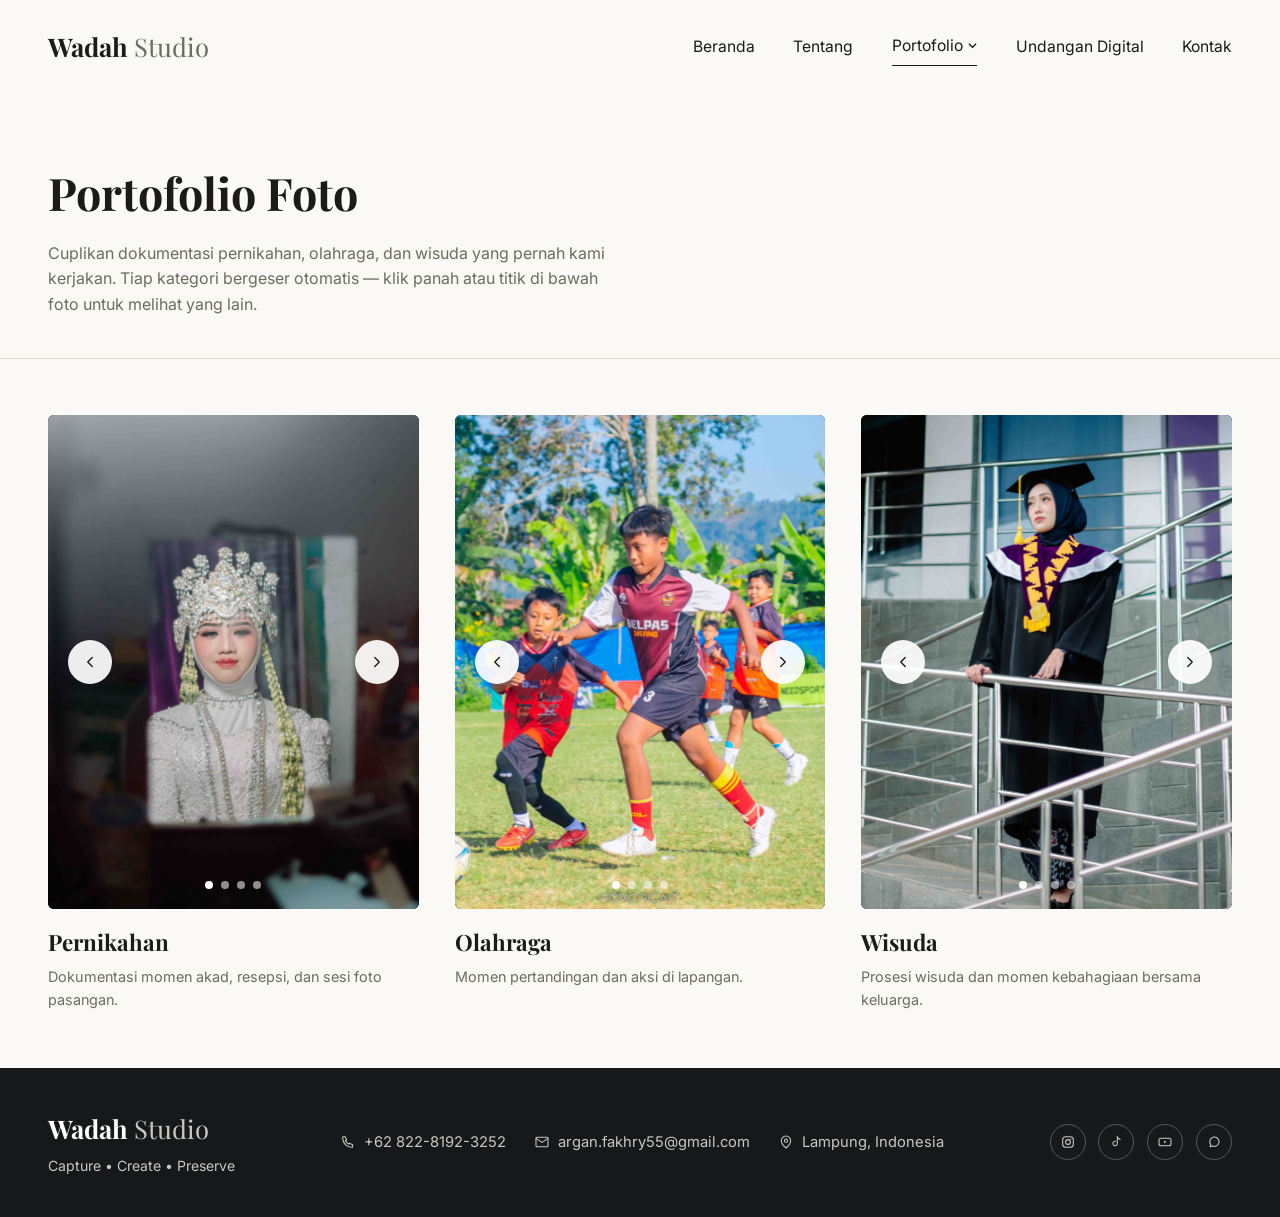
==== commit 5f13cc01: "Add files via upload" ====
--- a/portofolio-foto.html
+++ b/portofolio-foto.html
@@ -65,7 +65,7 @@
     <div class="wrap foto-grid">
 
       <!-- Kategori: Pernikahan (folder: wedding) -->
-      <div class="foto-card">
+      <div class="foto-card" data-category="wedding">
         <div class="carousel">
           <img src="assets/portofolio-foto/wedding/wedding1.jpg" alt="Pernikahan - foto 1" class="active" />
           <img src="assets/portofolio-foto/wedding/wedding2.jpg" alt="Pernikahan - foto 2" />
@@ -95,7 +95,7 @@
       </div>
 
       <!-- Kategori: Olahraga (folder: sport) -->
-      <div class="foto-card">
+      <div class="foto-card" data-category="sport">
         <div class="carousel">
           <img src="assets/portofolio-foto/sport/sport1.jpg" alt="Olahraga - foto 1" class="active" />
           <img src="assets/portofolio-foto/sport/sport2.jpg" alt="Olahraga - foto 2" />
@@ -125,7 +125,7 @@
       </div>
 
       <!-- Kategori: Wisuda (folder: wisuda) -->
-      <div class="foto-card">
+      <div class="foto-card" data-category="wisuda">
         <div class="carousel">
           <img src="assets/portofolio-foto/wisuda/wisuda1.jpg" alt="Wisuda - foto 1" class="active" />
           <img src="assets/portofolio-foto/wisuda/wisuda2.jpg" alt="Wisuda - foto 2" />
@@ -217,6 +217,45 @@
     </div>
   </footer>
 
-  <script src="js/main.js"></script>
+ <script src="js/main.js"></script>
+<script>
+  const DATA_ENDPOINT = "https://script.google.com/macros/s/AKfycbxne1vZOYose110NCVlc0OeE7wIBc1UYhDzT3YFv7At08XdXWKlIHarzSQXdJKXQpXs/exec";
+
+  fetch(DATA_ENDPOINT)
+    .then(function (res) { return res.json(); })
+    .then(function (data) {
+      renderKategori("wedding", data.wedding);
+      renderKategori("sport", data.sport);
+      renderKategori("wisuda", data.wisuda);
+    })
+    .catch(function (err) {
+      console.error("Gagal ambil data portofolio:", err);
+    });
+
+  function renderKategori(category, urls) {
+    const box = document.querySelector('[data-category="' + category + '"] .carousel');
+    if (!box || !urls || !urls.length) return;
+
+    box.querySelectorAll("img").forEach(function (img) { img.remove(); });
+    box.querySelectorAll(".carousel-dots button").forEach(function (dot) { dot.remove(); });
+
+    const dotsWrap = box.querySelector(".carousel-dots");
+
+    urls.forEach(function (url, i) {
+      const img = document.createElement("img");
+      img.src = url;
+      img.alt = category + " - foto " + (i + 1);
+      if (i === 0) img.classList.add("active");
+      box.insertBefore(img, box.firstChild);
+
+      const dot = document.createElement("button");
+      dot.setAttribute("aria-label", "Ke foto " + (i + 1));
+      if (i === 0) dot.classList.add("active");
+      dotsWrap.appendChild(dot);
+    });
+
+    initCarousel(box);
+  }
+</script>
 </body>
 </html>
